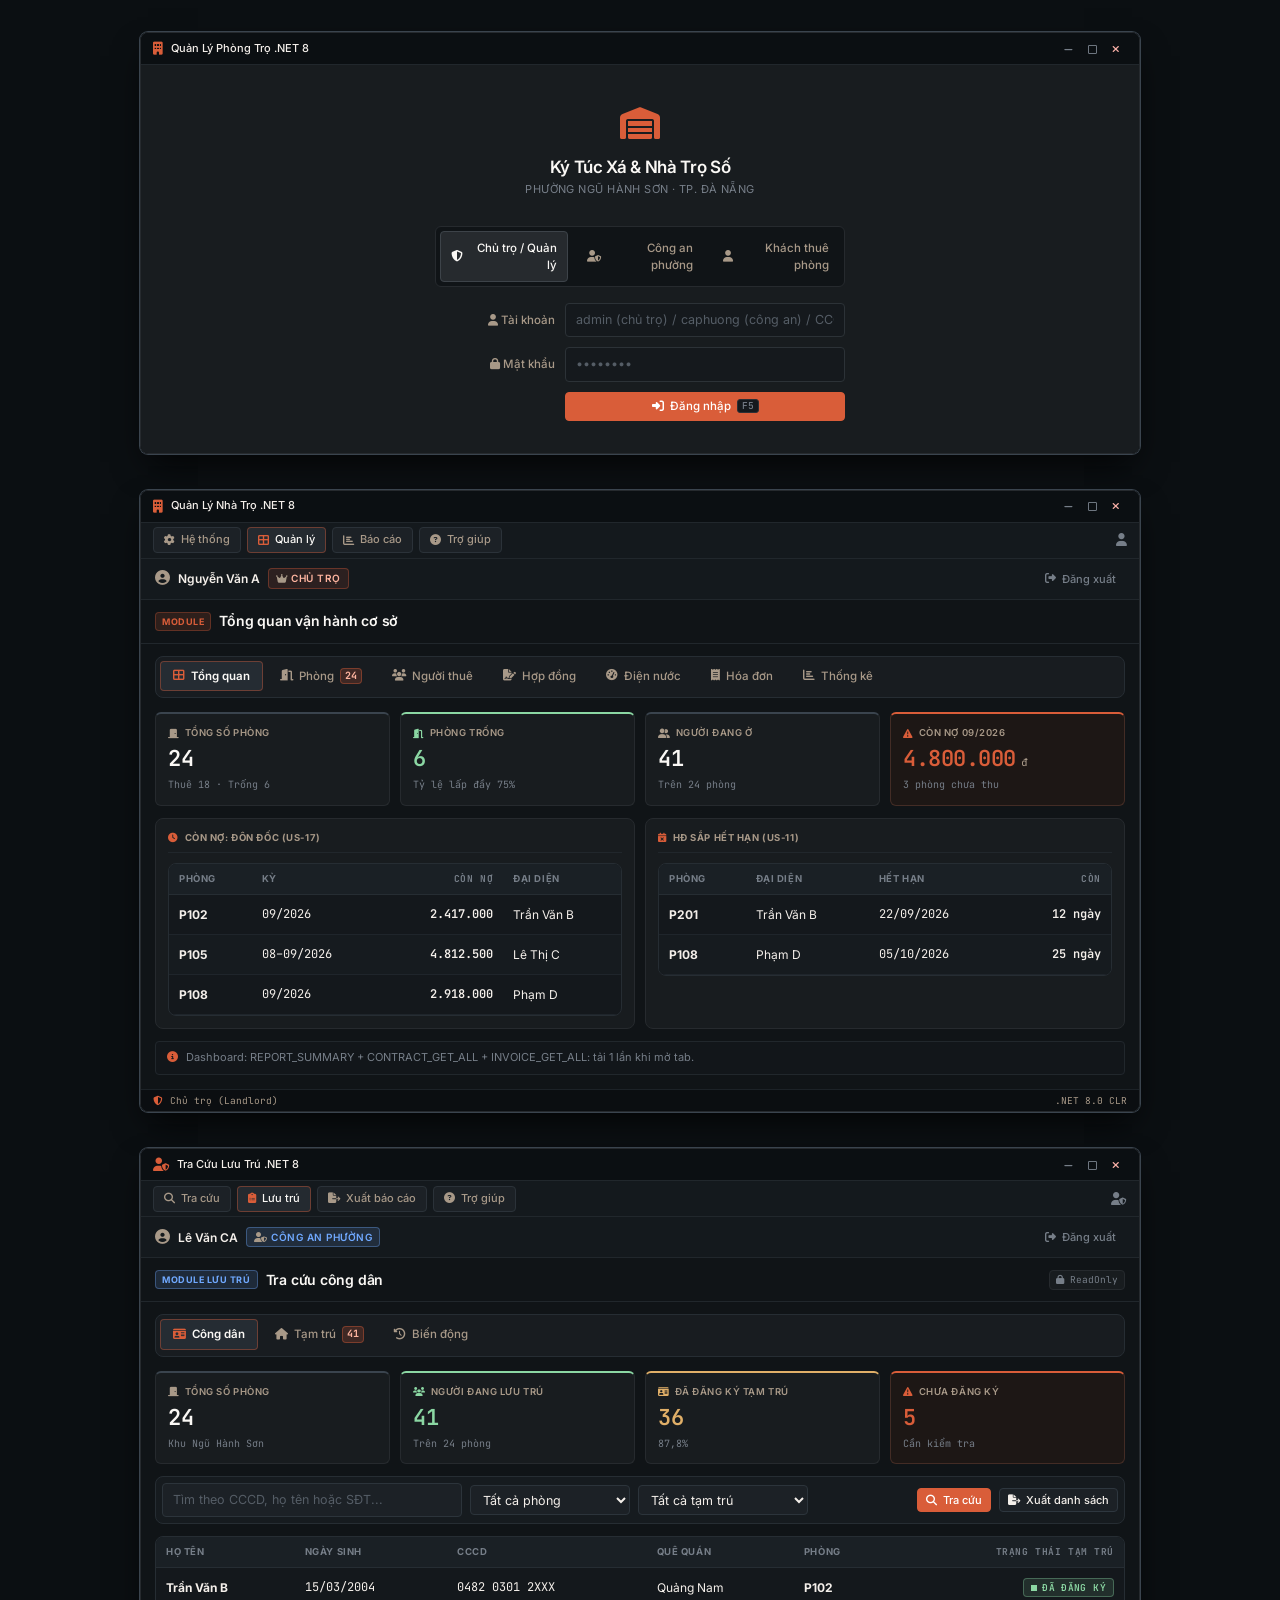
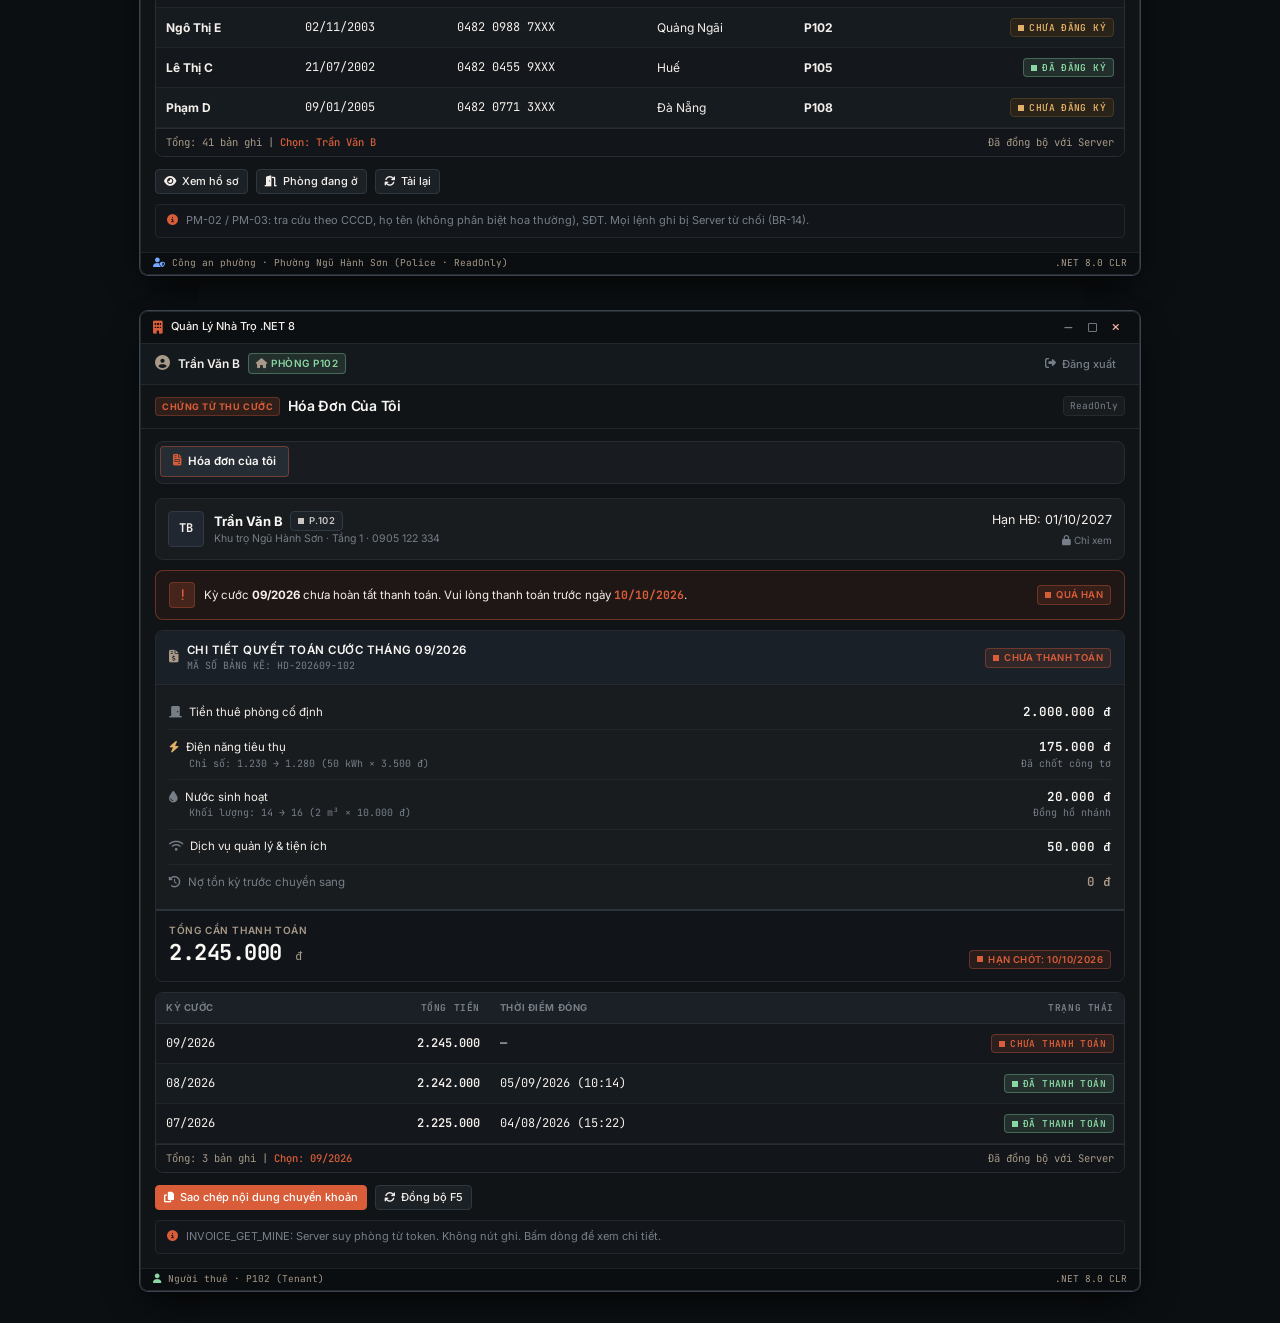
==== QuanLyTro/Assets/wwwroot/index.html @ 8b502e9d "feat(ui): add WebView2 asset skeleton, CSS and JS bridge" ====
<!DOCTYPE html>
<html lang="vi">
<head>
<meta charset="UTF-8">
<meta name="viewport" content="width=device-width, initial-scale=1">
<title>Quản Lý Phòng Trọ Ngũ Hành Sơn: Terracotta &amp; Slate</title>
<link rel="preconnect" href="https://fonts.googleapis.com">
<link rel="preconnect" href="https://fonts.gstatic.com" crossorigin>
<link href="https://fonts.googleapis.com/css2?family=Inter:wght@300;400;500;600;700&family=JetBrains+Mono:wght@400;500;600&display=swap" rel="stylesheet">
<link rel="stylesheet" href="https://cdnjs.cloudflare.com/ajax/libs/font-awesome/6.5.1/css/all.min.css">
<link rel="stylesheet" href="css/style.css">
</head>
<body>

<!-- ====== LOGIN ====== -->
<div class="win" id="login">
  <div class="titlebar">
    <div class="title">
      <i class="fas fa-building"></i>
      <span>Quản Lý Phòng Trọ .NET 8</span>
    </div>
    <div class="win-ctrl"><span><i class="fas fa-minus"></i></span><span><i class="far fa-square"></i></span><span class="x"><i class="fas fa-times"></i></span></div>
  </div>
  <div class="login-body">
    <div class="app-icon"><i class="fas fa-warehouse"></i></div>
    <div class="app-name">Ký Túc Xá &amp; Nhà Trọ Số</div>
    <div class="app-sub">Phường Ngũ Hành Sơn · TP. Đà Nẵng</div>
    <form onsubmit="doLogin();return false">
      <div class="roleseg" style="grid-column:1/-1">
        <label><input type="radio" name="role" value="LANDLORD" checked><i class="fas fa-shield-alt"></i><span>Chủ trọ / Quản lý</span></label>
        <label><input type="radio" name="role" value="POLICE"><i class="fas fa-user-shield"></i><span>Công an phường</span></label>
        <label><input type="radio" name="role" value="TENANT"><i class="fas fa-user"></i><span>Khách thuê phòng</span></label>
      </div>
      <label id="lblAcc"><i class="fas fa-user"></i> Tài khoản</label>
      <input class="inp mono" id="lu" placeholder="admin (chủ trọ) / caphuong (công an) / CCCD (người thuê)">
      <label><i class="fas fa-lock"></i> Mật khẩu</label>
      <input class="inp mono" type="password" id="lp" placeholder="••••••••">
      <label></label>
      <button class="btn btn-primary" style="justify-content:center"><i class="fas fa-sign-in-alt"></i> Đăng nhập <kbd>F5</kbd></button>
    </form>
  </div>
</div>

<!-- ====== LANDLORD SHELL ====== -->
<div class="win" id="landlord">
  <div class="titlebar">
    <div class="title">
      <i class="fas fa-building"></i>
      <span>Quản Lý Nhà Trọ .NET 8</span>
    </div>
    <div class="win-ctrl"><span><i class="fas fa-minus"></i></span><span><i class="far fa-square"></i></span><span class="x"><i class="fas fa-times"></i></span></div>
  </div>
  <div class="app">
    <!-- menu strip -->
    <div class="menustrip">
      <div class="hscroll" style="display:flex;gap:6px">
        <span class="mi"><i class="fas fa-cog"></i> Hệ thống</span>
        <span class="mi cur"><i class="fas fa-th-large"></i> Quản lý</span>
        <span class="mi"><i class="fas fa-chart-bar"></i> Báo cáo</span>
        <span class="mi"><i class="fas fa-question-circle"></i> Trợ giúp</span>
      </div>
      <span style="color:var(--dim)"><i class="fas fa-user"></i></span>
    </div>
    <!-- userbar -->
    <div class="userbar">
      <div class="usr">
        <i class="fas fa-user-circle fa-lg"></i> <b id="uname">Nguyễn Văn A</b>
        <span class="role"><i class="fas fa-crown"></i> Chủ trọ</span>
      </div>
      <div style="display:flex;align-items:center;gap:8px">
        <button class="btn btn-ghost btn-sm" onclick="logout()"><i class="fas fa-sign-out-alt"></i> Đăng xuất</button>
      </div>
    </div>
    <!-- module headline -->
    <div class="headline">
      <div class="l">
        <span class="badge-module">Module</span>
        <h1 id="modtitle">Tổng quan vận hành cơ sở</h1>
      </div>
    </div>
    <div class="tabs">
      <div class="tab on" data-tab="dash" onclick="loadLandlordTab('dash')"><i class="fas fa-th-large"></i> Tổng quan</div>
      <div class="tab" data-tab="rooms" onclick="loadLandlordTab('rooms')"><i class="fas fa-door-open"></i> Phòng <span class="cnt">24</span></div>
      <div class="tab" data-tab="tenants" onclick="loadLandlordTab('tenants')"><i class="fas fa-users"></i> Người thuê</div>
      <div class="tab" data-tab="contracts" onclick="loadLandlordTab('contracts')"><i class="fas fa-file-signature"></i> Hợp đồng</div>
      <div class="tab" data-tab="utils" onclick="loadLandlordTab('utils')"><i class="fas fa-tachometer-alt"></i> Điện nước</div>
      <div class="tab" data-tab="invoices" onclick="loadLandlordTab('invoices')"><i class="fas fa-receipt"></i> Hóa đơn</div>
      <div class="tab" data-tab="reports" onclick="loadLandlordTab('reports')"><i class="fas fa-chart-bar"></i> Thống kê</div>
    </div>
    <div class="content">

      <!-- DASHBOARD -->
      <div id="tab-dash">
        <div class="kpis">
          <div class="kpi"><div class="lbl"><i class="fas fa-door-closed"></i> Tổng số phòng</div><div class="val">24</div><div class="sub">Thuê 18 · Trống 6</div></div>
          <div class="kpi green"><div class="lbl"><i class="fas fa-door-open"></i> Phòng trống</div><div class="val">6</div><div class="sub">Tỷ lệ lấp đầy 75%</div></div>
          <div class="kpi"><div class="lbl"><i class="fas fa-user-friends"></i> Người đang ở</div><div class="val">41</div><div class="sub">Trên 24 phòng</div></div>
          <div class="kpi warn"><div class="lbl"><i class="fas fa-exclamation-triangle"></i> Còn nợ 09/2026</div><div class="val">4.800.000 <span style="font-size:11px;font-weight:400;color:var(--muted)">đ</span></div><div class="sub">3 phòng chưa thu</div></div>
        </div>
        <div class="duo">
          <div class="card">
            <div class="hdr"><i class="fas fa-clock"></i> Còn nợ: đôn đốc (US-17)</div>
            <div class="tblwrap">
            <table class="tbl">
              <thead><tr><th>Phòng</th><th>Kỳ</th><th class="num">Còn nợ</th><th>Đại diện</th></tr></thead>
              <tbody>
                <tr><td><b>P102</b></td><td class="mono">09/2026</td><td class="num due-red">2.417.000</td><td>Trần Văn B</td></tr>
                <tr><td><b>P105</b></td><td class="mono">08–09/2026</td><td class="num due-red">4.812.500</td><td>Lê Thị C</td></tr>
                <tr><td><b>P108</b></td><td class="mono">09/2026</td><td class="num due-red">2.918.000</td><td>Phạm D</td></tr>
              </tbody>
            </table>
            </div>
          </div>
          <div class="card">
            <div class="hdr"><i class="fas fa-calendar-times"></i> HĐ sắp hết hạn (US-11)</div>
            <div class="tblwrap">
            <table class="tbl">
              <thead><tr><th>Phòng</th><th>Đại diện</th><th>Hết hạn</th><th class="num">Còn</th></tr></thead>
              <tbody>
                <tr><td><b>P201</b></td><td>Trần Văn B</td><td class="mono">22/09/2026</td><td class="num due-red">12 ngày</td></tr>
                <tr><td><b>P108</b></td><td>Phạm D</td><td class="mono">05/10/2026</td><td class="num due-red">25 ngày</td></tr>
              </tbody>
            </table>
            </div>
          </div>
        </div>
        <div class="note"><i class="fas fa-info-circle"></i> Dashboard: REPORT_SUMMARY + CONTRACT_GET_ALL + INVOICE_GET_ALL: tải 1 lần khi mở tab.</div>
      </div>

      <!-- ROOMS -->
      <div id="tab-rooms" hidden>
        <div class="toolbar">
          <input class="inp" placeholder="Tìm phòng…" style="width:170px">
          <select class="inp"><option>Tất cả trạng thái</option><option>Trống</option><option>Đang thuê</option><option>Bảo trì</option></select>
          <span class="spacer"></span>
          <button class="btn btn-outline btn-sm"><i class="fas fa-plus"></i> Thêm (F1)</button>
          <button class="btn btn-outline btn-sm"><i class="fas fa-edit"></i> Sửa (F2)</button>
          <button class="btn btn-danger btn-sm"><i class="fas fa-trash"></i> Xóa</button>
          <span class="divider"></span>
          <button class="btn btn-ghost btn-sm"><i class="fas fa-sync"></i> F5</button>
        </div>
        <div class="tblwrap">
        <table class="tbl">
          <thead>
            <tr><th>Số phòng</th><th class="num">Giá/tháng</th><th class="num">Sức chứa</th><th class="num">Đang ở</th><th>Trạng thái</th><th>Mô tả</th><th></th></tr>
          </thead>
          <tbody>
            <tr><td><b>P101</b></td><td class="num">2.500.000</td><td class="num">2</td><td class="num due-red">2/2</td><td><span class="tag rent">Đang thuê</span></td><td>Tầng 1</td><td><button class="btn btn-outline btn-sm"><i class="fas fa-edit"></i></button> <button class="btn btn-danger btn-sm"><i class="fas fa-trash"></i></button></td></tr>
            <tr><td><b>P102</b></td><td class="num">2.000.000</td><td class="num">2</td><td class="num">1/2</td><td><span class="tag rent">Đang thuê</span></td><td></td><td><button class="btn btn-outline btn-sm"><i class="fas fa-edit"></i></button> <button class="btn btn-danger btn-sm" disabled><i class="fas fa-trash"></i></button></td></tr>
            <tr><td><b>P103</b></td><td class="num">1.800.000</td><td class="num">4</td><td class="num">0/4</td><td><span class="tag avail">Phòng trống</span></td><td>Tầng trệt</td><td><button class="btn btn-outline btn-sm"><i class="fas fa-edit"></i></button> <button class="btn btn-danger btn-sm"><i class="fas fa-trash"></i></button></td></tr>
            <tr><td><b>P104</b></td><td class="num">1.800.000</td><td class="num">4</td><td class="num">3/4</td><td><span class="tag rent">Đang thuê</span></td><td></td><td><button class="btn btn-outline btn-sm"><i class="fas fa-edit"></i></button> <button class="btn btn-danger btn-sm" disabled><i class="fas fa-trash"></i></button></td></tr>
            <tr><td><b>P201</b></td><td class="num">3.600.000</td><td class="num">2</td><td class="num">0/2</td><td><span class="tag warn">Bảo trì</span></td><td>Thay máy lạnh</td><td><button class="btn btn-outline btn-sm"><i class="fas fa-edit"></i></button> <button class="btn btn-danger btn-sm"><i class="fas fa-trash"></i></button></td></tr>
          </tbody>
        </table>
        <div class="tblfoot"><span>Tổng: 5 bản ghi <span class="sep">|</span> <span class="sel-txt">Chọn: P101</span></span><span>Đã đồng bộ với Server</span></div>
        </div>
        <div class="note"><i class="fas fa-info-circle"></i> Chỉ xóa được phòng trống (BR-12). Số người = đếm trực tiếp từ tenants.</div>
      </div>

      <!-- TENANTS -->
      <div id="tab-tenants" hidden>
        <div class="toolbar">
          <label style="color:var(--muted);font-size:11.5px">Phòng</label>
          <select class="inp" style="width:150px"><option>P101 (đầy)</option><option selected>P102 (1/2)</option><option>P103 (trống)</option></select>
          <button class="btn btn-primary btn-sm"><i class="fas fa-user-plus"></i> Thêm</button>
          <span class="spacer"></span>
          <span style="font-size:10.5px;color:var(--dim)"><i class="fas fa-key" style="color:var(--terracotta)"></i> Mật khẩu mặc định = 6 số cuối CCCD</span>
        </div>
        <div class="tblwrap">
        <table class="tbl">
          <thead><tr><th>Họ tên</th><th>CCCD</th><th>Ngày sinh</th><th>SĐT</th><th>Quê quán</th><th>Tạm trú</th><th></th></tr></thead>
          <tbody>
            <tr>
              <td><b>Trần Văn B</b></td><td class="mono">0482 0301 2XXX</td><td class="mono">15/03/2004</td><td class="mono">0905 122 334</td><td>Quảng Nam</td>
              <td><span class="tag done">Đã nộp</span></td>
              <td><button class="btn btn-outline btn-sm"><i class="fas fa-key"></i></button></td>
            </tr>
            <tr>
              <td><b>Ngô Thị E</b></td><td class="mono">0482 0988 7XXX</td><td class="mono">02/11/2003</td><td class="mono">0356 887 010</td><td>Quảng Ngãi</td>
              <td><span class="tag warn">Chưa nộp</span></td>
              <td><button class="btn btn-outline btn-sm"><i class="fas fa-key"></i></button></td>
            </tr>
          </tbody>
        </table>
        <div class="tblfoot"><span>Tổng: 2 bản ghi <span class="sep">|</span> <span class="sel-txt">Chọn: Trần Văn B</span></span><span>Đã đồng bộ với Server</span></div>
        </div>
        <div class="rowbn">
          <button class="btn btn-outline btn-sm"><i class="fas fa-edit"></i> Sửa</button>
          <button class="btn btn-outline btn-sm"><i class="fas fa-arrows-alt-h"></i> Chuyển phòng</button>
          <button class="btn btn-outline btn-sm"><i class="fas fa-sign-out-alt"></i> Trả phòng</button>
          <button class="btn btn-danger btn-sm"><i class="fas fa-user-slash"></i> Xóa hồ sơ</button>
        </div>
        <div class="note"><i class="fas fa-info-circle"></i> Xóa hồ sơ chỉ khả dụng khi đã trả phòng (US-06).</div>
      </div>

      <!-- CONTRACTS -->
      <div id="tab-contracts" hidden>
        <div class="toolbar">
          <input class="inp" placeholder="Tìm CCCD, SĐT, tên khách hoặc số phòng…" style="width:280px">
          <select class="inp" style="width:190px">
            <option>Tất cả hợp đồng (18)</option><option>Đang hiệu lực (14)</option><option>Sắp hết hạn ≤ 30 ngày (3)</option><option>Đã thanh lý (1)</option>
          </select>
          <span class="spacer"></span>
          <button class="btn btn-primary btn-sm"><i class="fas fa-file"></i> Lập hợp đồng</button>
          <button class="btn btn-outline btn-sm"><i class="fas fa-sync"></i> Tải lại</button>
        </div>
        <div class="kpis" style="grid-template-columns:repeat(3,1fr)">
          <div class="kpi green"><div class="lbl"><i class="fas fa-verified"></i> Hiệu lực</div><div class="val">14 <span style="font-size:11px;font-weight:400;color:var(--muted)">/ 18 HĐ</span></div></div>
          <div class="kpi warn"><div class="lbl"><i class="fas fa-hourglass-half"></i> Sắp hết</div><div class="val">03 <span style="font-size:11px;font-weight:400;color:var(--muted)">≤ 30 ngày</span></div></div>
          <div class="kpi"><div class="lbl"><i class="fas fa-piggy-bank"></i> Tổng cọc</div><div class="val">48.500.000 <span style="font-size:11px;font-weight:400;color:var(--muted)">đ</span></div></div>
        </div>
        <div class="tblwrap">
        <table class="tbl">
          <thead><tr><th>Phòng</th><th>Đại diện</th><th>Bắt đầu</th><th>Kết thúc</th><th class="num">Còn</th><th class="num">Giá thuê</th><th class="num">Cọc</th><th>Trạng thái</th></tr></thead>
          <tbody>
            <tr>
              <td><b>P101</b></td><td>Trần Văn B</td><td class="mono">01/09/2025</td><td class="mono">22/09/2026</td><td class="num due-red">12 ngày</td><td class="num">2.500.000</td><td class="num">5.000.000</td>
              <td><span class="tag warn">Sắp hết hạn</span></td>
            </tr>
            <tr>
              <td><b>P102</b></td><td>Trần Văn B</td><td class="mono">01/10/2025</td><td class="mono">01/10/2027</td><td class="num">1 năm 20 ngày</td><td class="num">2.000.000</td><td class="num">4.000.000</td>
              <td><span class="tag rent">Đang hiệu lực</span></td>
            </tr>
            <tr>
              <td><b>P103</b></td><td>—</td><td class="mono">01/06/2024</td><td class="mono">31/05/2025</td><td class="num">—</td><td class="num">1.800.000</td><td class="num">0</td>
              <td><span class="tag bad">Đã thanh lý</span></td>
            </tr>
          </tbody>
        </table>
        <div class="tblfoot"><span>Tổng: 3 bản ghi <span class="sep">|</span> <span class="sel-txt">Chọn: P101</span></span><span>Đã đồng bộ với Server</span></div>
        </div>
        <div class="rowbn">
          <button class="btn btn-outline btn-sm"><i class="fas fa-calendar-plus"></i> Gia hạn…</button>
          <button class="btn btn-outline btn-sm"><i class="fas fa-ban"></i> Chấm dứt…</button>
        </div>
        <div class="note"><i class="fas fa-info-circle"></i> Cột "Còn" &lt; 30 ngày tô Terracotta: US-11.</div>
      </div>

      <!-- UTILITIES -->
      <div id="tab-utils" hidden>
        <div class="toolbar">
          <label style="color:var(--muted);font-size:11.5px">Phòng</label>
          <select class="inp" style="width:120px"><option>P101</option><option>P102</option></select>
          <label style="color:var(--muted);font-size:11.5px">Tháng</label>
          <select class="inp" style="width:112px"><option>09/2026</option><option>08/2026</option></select>
          <span class="spacer"></span>
          <span class="tag rent">Sẵn sàng chốt</span>
        </div>
        <div class="calc">
          <div class="row">
            <i class="fas fa-bolt" style="color:var(--amber)"></i> <span style="color:var(--muted)">Điện</span>
            <span style="color:var(--dim);font-size:11px">cũ</span> <input class="inp mono" value="350" disabled>
            <span style="color:var(--dim);font-size:11px">mới</span> <input class="inp mono" value="425">
            <span style="color:var(--dim);font-size:11px">× giá</span> <input class="inp mono" value="3500">
            <span class="tot">262.500 đ</span>
          </div>
          <div class="row">
            <i class="fas fa-tint" style="color:var(--dim)"></i> <span style="color:var(--muted)">Nước</span>
            <span style="color:var(--dim);font-size:11px">cũ</span> <input class="inp mono" value="12" disabled>
            <span style="color:var(--dim);font-size:11px">mới</span> <input class="inp mono" value="15">
            <span style="color:var(--dim);font-size:11px">× giá</span> <input class="inp mono" value="10000">
            <span class="tot">30.000 đ</span>
          </div>
        </div>
        <div class="rowbn">
          <button class="btn btn-primary btn-sm"><i class="fas fa-save"></i> Lưu chỉ số</button>
        </div>
        <div class="note"><i class="fas fa-info-circle"></i> Chỉ số cũ tự điền từ kỳ trước. Server tính tiền, preview chỉ để xem (US-12/13).</div>
      </div>

      <!-- INVOICES -->
      <div id="tab-invoices" hidden>
        <div class="toolbar">
          <span style="color:var(--muted);font-weight:500;font-size:11.5px">Tháng</span>
          <select class="inp" style="width:112px"><option>09/2026</option><option>08/2026</option></select>
          <span style="color:var(--muted);font-weight:500;font-size:11.5px">Phòng</span>
          <select class="inp" style="width:112px"><option>Tất cả</option><option>P101</option><option>P102</option></select>
          <span class="spacer"></span>
          <button class="btn btn-primary btn-sm"><i class="fas fa-file-invoice"></i> Lập hóa đơn tháng</button>
        </div>
        <div class="tblwrap">
        <table class="tbl">
          <thead><tr><th>Phòng</th><th class="num">Tiền phòng</th><th class="num">Điện</th><th class="num">Nước</th><th class="num">Khác</th><th class="num">Tổng</th><th>Trạng thái</th><th></th></tr></thead>
          <tbody>
            <tr>
              <td><b>P101</b></td><td class="num">2.500.000</td><td class="num">262.500</td><td class="num">30.000</td><td class="num">50.000</td><td class="num amount">2.842.500</td>
              <td><span class="tag unpaid">Chưa thu</span></td>
              <td><button class="btn btn-primary btn-sm"><i class="fas fa-hand-holding-usd"></i> Thu</button></td>
            </tr>
            <tr>
              <td><b>P102</b></td><td class="num">2.000.000</td><td class="num">175.000</td><td class="num">20.000</td><td class="num">50.000</td><td class="num amount">2.245.000</td>
              <td><span class="tag paid">Đã thu</span></td>
              <td><button class="btn btn-outline btn-sm" disabled><i class="fas fa-hand-holding-usd"></i> Thu</button></td>
            </tr>
          </tbody>
        </table>
        <div class="tblfoot"><span>Tổng: 2 bản ghi <span class="sep">|</span> <span class="sel-txt">Chọn: P101</span></span><span>Đã đồng bộ với Server</span></div>
        </div>
        <div class="note"><i class="fas fa-info-circle"></i> Đã thu = bất biến (BR-11). Server tự tính mọi khoản, Client chỉ gửi Phòng + Tháng + Phí khác.</div>
      </div>

      <!-- REPORTS -->
      <div id="tab-reports" hidden>
        <div class="toolbar">
          <label style="color:var(--muted);font-size:11.5px">Kỳ</label>
          <select class="inp" style="width:112px"><option>09/2026</option><option>08/2026</option></select>
          <button class="btn btn-outline btn-sm"><i class="fas fa-eye"></i> Xem</button>
          <span class="spacer"></span>
          <button class="btn btn-outline btn-sm"><i class="fas fa-file-csv"></i> Xuất CSV tạm trú</button>
        </div>
        <div class="kpis" style="grid-template-columns:repeat(3,1fr)">
          <div class="kpi green"><div class="lbl"><i class="fas fa-check-circle"></i> Đã thu 09/2026</div><div class="val">15.400.000 <span style="font-size:11px;font-weight:400;color:var(--muted)">đ</span></div></div>
          <div class="kpi warn"><div class="lbl"><i class="fas fa-exclamation-circle"></i> Còn nợ</div><div class="val">4.800.000 <span style="font-size:11px;font-weight:400;color:var(--muted)">đ</span></div></div>
          <div class="kpi"><div class="lbl"><i class="fas fa-percent"></i> Lấp đầy</div><div class="val">75%</div><div class="meter"><i style="width:75%"></i></div></div>
        </div>
        <div class="card barchart">
          <div class="hdr"><i class="fas fa-chart-bar"></i> Đã thu theo tháng</div>
          <div class="chartbar">
            <div class="b" style="height:58%"><i>12,4Tr</i><b>05</b></div>
            <div class="b" style="height:66%"><i>14,1Tr</i><b>06</b></div>
            <div class="b" style="height:72%"><i>15,3Tr</i><b>07</b></div>
            <div class="b" style="height:88%"><i>18,9Tr</i><b>08</b></div>
            <div class="b on" style="height:72%"><i>15,4Tr</i><b>09</b></div>
          </div>
        </div>
        <div class="tblwrap">
        <table class="tbl">
          <thead><tr><th>Tháng</th><th class="num">Đã thu</th><th class="num">Còn nợ</th><th class="num">Tổng phải thu</th></tr></thead>
          <tbody>
            <tr><td class="mono">09/2026</td><td class="num">15.400.000</td><td class="num due-red">4.800.000</td><td class="num">20.200.000</td></tr>
            <tr><td class="mono">08/2026</td><td class="num">18.900.000</td><td class="num">0</td><td class="num">18.900.000</td></tr>
            <tr style="font-weight:700"><td>Tổng</td><td class="num">34.300.000</td><td class="num due-red">4.800.000</td><td class="num">39.100.000</td></tr>
          </tbody>
        </table>
        </div>
        <div class="note"><i class="fas fa-info-circle"></i> US-19: bảng nhiều tháng = Client gọi REPORT_SUMMARY từng tháng + cộng dòng tổng.</div>
      </div>
    </div>
  </div>
  <div class="statusstrip">
    <div class="l"><i class="fas fa-shield-alt" style="color:var(--terracotta)"></i><span>Chủ trọ (Landlord)</span></div>
    <div class="r"><span>.NET 8.0 CLR</span></div>
  </div>
</div>

<!-- ====== POLICE SHELL ====== -->
<div class="win" id="police">
  <div class="titlebar">
    <div class="title">
      <i class="fas fa-user-shield"></i>
      <span>Tra Cứu Lưu Trú .NET 8</span>
    </div>
    <div class="win-ctrl"><span><i class="fas fa-minus"></i></span><span><i class="far fa-square"></i></span><span class="x"><i class="fas fa-times"></i></span></div>
  </div>
  <div class="app">
    <div class="menustrip">
      <div class="hscroll" style="display:flex;gap:6px">
        <span class="mi"><i class="fas fa-search"></i> Tra cứu</span>
        <span class="mi cur"><i class="fas fa-clipboard-list"></i> Lưu trú</span>
        <span class="mi"><i class="fas fa-file-export"></i> Xuất báo cáo</span>
        <span class="mi"><i class="fas fa-question-circle"></i> Trợ giúp</span>
      </div>
      <span style="color:var(--dim)"><i class="fas fa-user-shield"></i></span>
    </div>
    <div class="userbar">
      <div class="usr">
        <i class="fas fa-user-circle fa-lg"></i> <b id="pname">Lê Văn CA</b>
        <span class="role police"><i class="fas fa-user-shield"></i> Công an phường</span>
      </div>
      <button class="btn btn-ghost btn-sm" onclick="logout()"><i class="fas fa-sign-out-alt"></i> Đăng xuất</button>
    </div>
    <div class="headline">
      <div class="l">
        <span class="badge-module police">Module Lưu trú</span>
        <h1 id="ptitle">Tra cứu công dân</h1>
      </div>
      <span class="vchip"><i class="fas fa-lock"></i> ReadOnly</span>
    </div>
    <div class="tabs">
      <div class="tab on" data-ptab="citizens" onclick="loadPoliceTab('citizens')"><i class="fas fa-id-card"></i> Công dân</div>
      <div class="tab" data-ptab="residence" onclick="loadPoliceTab('residence')"><i class="fas fa-home"></i> Tạm trú <span class="cnt">41</span></div>
      <div class="tab" data-ptab="history" onclick="loadPoliceTab('history')"><i class="fas fa-history"></i> Biến động</div>
    </div>
    <div class="content">

      <!-- PM-02/03: TRA CỨU CÔNG DÂN + PHÒNG -->
      <div id="ptab-citizens">
        <div class="kpis">
          <div class="kpi"><div class="lbl"><i class="fas fa-door-closed"></i> Tổng số phòng</div><div class="val">24</div><div class="sub">Khu Ngũ Hành Sơn</div></div>
          <div class="kpi green"><div class="lbl"><i class="fas fa-users"></i> Người đang lưu trú</div><div class="val">41</div><div class="sub">Trên 24 phòng</div></div>
          <div class="kpi amber"><div class="lbl"><i class="fas fa-id-card"></i> Đã đăng ký tạm trú</div><div class="val">36</div><div class="sub">87,8%</div></div>
          <div class="kpi warn"><div class="lbl"><i class="fas fa-exclamation-triangle"></i> Chưa đăng ký</div><div class="val">5</div><div class="sub">Cần kiểm tra</div></div>
        </div>
        <div class="toolbar">
          <input class="inp" placeholder="Tìm theo CCCD, họ tên hoặc SĐT..." style="width:300px">
          <select class="inp" style="width:160px"><option>Tất cả phòng</option><option>P101</option><option>P102</option><option>P103</option></select>
          <select class="inp" style="width:170px"><option>Tất cả tạm trú</option><option>Đã đăng ký</option><option>Chưa đăng ký</option></select>
          <span class="spacer"></span>
          <button class="btn btn-primary btn-sm"><i class="fas fa-search"></i> Tra cứu</button>
          <button class="btn btn-outline btn-sm"><i class="fas fa-file-export"></i> Xuất danh sách</button>
        </div>
        <div class="tblwrap">
        <table class="tbl">
          <thead><tr><th>Họ tên</th><th>Ngày sinh</th><th>CCCD</th><th>Quê quán</th><th>Phòng</th><th class="num">Trạng thái tạm trú</th></tr></thead>
          <tbody>
            <tr><td><b>Trần Văn B</b></td><td class="mono">15/03/2004</td><td class="mono">0482 0301 2XXX</td><td>Quảng Nam</td><td><b>P102</b></td><td class="num"><span class="tag done">Đã đăng ký</span></td></tr>
            <tr><td><b>Ngô Thị E</b></td><td class="mono">02/11/2003</td><td class="mono">0482 0988 7XXX</td><td>Quảng Ngãi</td><td><b>P102</b></td><td class="num"><span class="tag warn">Chưa đăng ký</span></td></tr>
            <tr><td><b>Lê Thị C</b></td><td class="mono">21/07/2002</td><td class="mono">0482 0455 9XXX</td><td>Huế</td><td><b>P105</b></td><td class="num"><span class="tag done">Đã đăng ký</span></td></tr>
            <tr><td><b>Phạm D</b></td><td class="mono">09/01/2005</td><td class="mono">0482 0771 3XXX</td><td>Đà Nẵng</td><td><b>P108</b></td><td class="num"><span class="tag warn">Chưa đăng ký</span></td></tr>
          </tbody>
        </table>
        <div class="tblfoot"><span>Tổng: 41 bản ghi <span class="sep">|</span> <span class="sel-txt">Chọn: Trần Văn B</span></span><span>Đã đồng bộ với Server</span></div>
        </div>
        <div class="rowbn">
          <button class="btn btn-outline btn-sm"><i class="fas fa-eye"></i> Xem hồ sơ</button>
          <button class="btn btn-outline btn-sm"><i class="fas fa-door-open"></i> Phòng đang ở</button>
          <button class="btn btn-outline btn-sm"><i class="fas fa-sync"></i> Tải lại</button>
        </div>
        <div class="note"><i class="fas fa-info-circle"></i> PM-02 / PM-03: tra cứu theo CCCD, họ tên (không phân biệt hoa thường), SĐT. Mọi lệnh ghi bị Server từ chối (BR-14).</div>
      </div>

      <!-- PM-04: BÁO CÁO TẠM TRÚ -->
      <div id="ptab-residence" hidden>
        <div class="toolbar">
          <select class="inp" style="width:170px"><option>Tất cả phòng</option><option>P101</option><option>P102</option></select>
          <select class="inp" style="width:180px"><option>Chỉ chưa đăng ký</option><option>Tất cả</option></select>
          <span class="spacer"></span>
          <button class="btn btn-outline btn-sm"><i class="fas fa-file-csv"></i> CSV</button>
          <button class="btn btn-primary btn-sm"><i class="fas fa-file-excel"></i> Excel</button>
        </div>
        <div class="tblwrap">
        <table class="tbl">
          <thead><tr><th>Họ tên</th><th>Ngày sinh</th><th>CCCD</th><th>Quê quán</th><th>Phòng</th><th>Ngày vào</th><th>Trạng thái</th></tr></thead>
          <tbody>
            <tr><td><b>Ngô Thị E</b></td><td class="mono">02/11/2003</td><td class="mono">0482 0988 7XXX</td><td>Quảng Ngãi</td><td><b>P102</b></td><td class="mono">12/08/2026</td><td><span class="tag warn">Chưa đăng ký</span></td></tr>
            <tr><td><b>Phạm D</b></td><td class="mono">09/01/2005</td><td class="mono">0482 0771 3XXX</td><td>Đà Nẵng</td><td><b>P108</b></td><td class="mono">03/09/2026</td><td><span class="tag warn">Chưa đăng ký</span></td></tr>
            <tr><td><b>Đỗ Thị F</b></td><td class="mono">30/05/2004</td><td class="mono">0482 0612 4XXX</td><td>Bình Định</td><td><b>P201</b></td><td class="mono">19/06/2026</td><td><span class="tag warn">Chưa đăng ký</span></td></tr>
          </tbody>
        </table>
        <div class="tblfoot"><span>Tổng: 5 chưa đăng ký <span class="sep">|</span> <span class="sel-txt">Chọn: Ngô Thị E</span></span><span>Đã đồng bộ với Server</span></div>
        </div>
        <div class="note"><i class="fas fa-info-circle"></i> PM-04: RESIDENCE_GET_ALL — công an chỉ đọc, cờ "đã đăng ký tạm trú" do Người quản lý cập nhật (MG-08.3).</div>
      </div>

      <!-- PM-05: LỊCH SỬ BIẾN ĐỘNG + XUẤT -->
      <div id="ptab-history" hidden>
        <div class="toolbar">
          <input class="inp mono" type="date" value="2026-09-01" style="width:150px">
          <span style="color:var(--dim)">→</span>
          <input class="inp mono" type="date" value="2026-09-30" style="width:150px">
          <select class="inp" style="width:190px"><option>Tất cả biến động</option><option>Vào</option><option>Ra</option><option>Chuyển phòng</option></select>
          <select class="inp" style="width:140px"><option>Tất cả phòng</option><option>P102</option></select>
          <span class="spacer"></span>
          <button class="btn btn-outline btn-sm"><i class="fas fa-eye"></i> Xem trước</button>
          <button class="btn btn-primary btn-sm"><i class="fas fa-file-export"></i> Xuất file</button>
        </div>
        <div class="tblwrap">
        <table class="tbl">
          <thead><tr><th>Họ tên</th><th>Phòng</th><th>Biến động</th><th>Ngày vào</th><th>Ngày ra</th><th>Lý do</th></tr></thead>
          <tbody>
            <tr><td><b>Phạm D</b></td><td><b>P108</b></td><td><span class="tag rent">Vào</span></td><td class="mono">03/09/2026</td><td class="mono">—</td><td>Nhập học</td></tr>
            <tr><td><b>Ngô Thị E</b></td><td><b>P102</b></td><td><span class="tag rent">Vào</span></td><td class="mono">12/08/2026</td><td class="mono">—</td><td>Đi làm</td></tr>
            <tr><td><b>Vũ G</b></td><td><b>P103</b></td><td><span class="tag unpaid">Ra</span></td><td class="mono">01/02/2026</td><td class="mono">28/08/2026</td><td>Hết hợp đồng</td></tr>
            <tr><td><b>Hoàng H</b></td><td><b>P105 → P201</b></td><td><span class="tag avail">Chuyển phòng</span></td><td class="mono">15/09/2026</td><td class="mono">15/09/2026</td><td>Đổi phòng rộng hơn</td></tr>
          </tbody>
        </table>
        <div class="tblfoot"><span>Tổng: 4 bản ghi <span class="sep">|</span> <span class="sel-txt">Chọn: Phạm D</span></span><span>Xem trước 10 dòng đầu trước khi xuất</span></div>
        </div>
        <div class="note"><i class="fas fa-info-circle"></i> PM-05.2: EXPORT_RESIDENCE_HISTORY — CSV / Excel / PDF, chọn cột, kiểm tra ngày KT ≥ ngày BĐ, ghi log xuất file về Server.</div>
      </div>

    </div>
  </div>
  <div class="statusstrip">
    <div class="l"><i class="fas fa-user-shield" style="color:#70A9FF"></i><span>Công an phường · Phường Ngũ Hành Sơn (Police · ReadOnly)</span></div>
    <div class="r"><span>.NET 8.0 CLR</span></div>
  </div>
</div>

<!-- ====== TENANT SHELL ====== -->
<div class="win" id="tenant">
  <div class="titlebar">
    <div class="title">
      <i class="fas fa-building"></i>
      <span>Quản Lý Nhà Trọ .NET 8</span>
    </div>
    <div class="win-ctrl"><span><i class="fas fa-minus"></i></span><span><i class="far fa-square"></i></span><span class="x"><i class="fas fa-times"></i></span></div>
  </div>
  <div class="app">
    <div class="userbar">
      <div class="usr">
        <i class="fas fa-user-circle fa-lg"></i> <b>Trần Văn B</b>
        <span class="role tenant"><i class="fas fa-home"></i> Phòng P102</span>
      </div>
      <button class="btn btn-ghost btn-sm" onclick="logout()"><i class="fas fa-sign-out-alt"></i> Đăng xuất</button>
    </div>
    <div class="headline">
      <div class="l">
        <span class="badge-module">Chứng từ thu cước</span>
        <h1>Hóa Đơn Của Tôi</h1>
      </div>
      <span class="vchip">ReadOnly</span>
    </div>
    <div class="tabs"><div class="tab on"><i class="fas fa-file-invoice"></i> Hóa đơn của tôi</div></div>
    <div class="content">
      <!-- profile + contract -->
      <div class="card" style="margin-bottom:10px">
        <div style="display:flex;align-items:center;justify-content:space-between;gap:10px">
          <div style="display:flex;align-items:center;gap:10px;min-width:0">
            <div style="width:36px;height:36px;border-radius:4px;background:#202730;border:1px solid #303945;
                        color:var(--cream);display:flex;align-items:center;justify-content:center;
                        font-weight:700;font-size:12px;font-family:'JetBrains Mono',Consolas,monospace">TB</div>
            <div style="min-width:0">
              <div style="display:flex;align-items:center;gap:7px">
                <b style="font-size:13px;color:var(--cream-light)">Trần Văn B</b>
                <span class="tag avail">P.102</span>
              </div>
              <div style="font-size:10.5px;color:var(--dim)">Khu trọ Ngũ Hành Sơn · Tầng 1 · 0905 122 334</div>
            </div>
          </div>
          <div style="display:flex;flex-direction:column;align-items:flex-end;gap:4px">
            <span class="vchip">Hạn HĐ: 01/10/2027</span>
            <span style="font-size:10px;color:var(--dim)"><i class="fas fa-lock"></i> Chỉ xem</span>
          </div>
        </div>
      </div>
      <!-- due alert -->
      <div style="background:#1F1715;border:1px solid rgba(217,93,57,.40);border-radius:8px;padding:11px 13px;
                  display:flex;align-items:center;justify-content:space-between;gap:10px;margin-bottom:10px">
        <div style="display:flex;align-items:center;gap:9px;min-width:0">
          <div style="width:26px;height:26px;border-radius:4px;background:rgba(217,93,57,.20);
                      border:1px solid rgba(217,93,57,.30);display:flex;align-items:center;justify-content:center;
                      color:var(--terracotta);flex:none"><i class="fas fa-exclamation"></i></div>
          <span style="font-size:11.5px;color:var(--cream)">Kỳ cước <b>09/2026</b> chưa hoàn tất thanh toán. Vui lòng thanh toán trước ngày
            <b class="mono" style="color:var(--terracotta)">10/10/2026</b>.</span>
        </div>
        <span class="tag unpaid" style="flex:none">Quá hạn</span>
      </div>
      <!-- receipt -->
      <div class="card" style="padding:0;overflow:hidden;margin-bottom:10px">
        <div style="padding:11px 13px;background:#1A2027;border-bottom:1px solid var(--hairline);
                    display:flex;align-items:center;justify-content:space-between;gap:10px">
          <div style="display:flex;align-items:center;gap:9px;min-width:0">
            <i class="fas fa-file-invoice-dollar" style="color:var(--muted)"></i>
            <div>
              <div style="font-size:11.5px;font-weight:600;color:var(--cream-light);text-transform:uppercase;letter-spacing:.04em">Chi tiết quyết toán cước tháng 09/2026</div>
              <div class="mono" style="font-size:10px;color:var(--dim)">MÃ SỐ BẢNG KÊ: HD-202609-102</div>
            </div>
          </div>
          <span class="tag unpaid" style="flex:none">Chưa thanh toán</span>
        </div>
        <div style="padding:10px 13px">
          <div style="display:flex;align-items:center;justify-content:space-between;padding:8px 0;border-bottom:1px solid var(--hair-subtle)">
            <span style="font-size:11.5px;color:var(--cream)"><i class="fas fa-door-closed" style="color:var(--dim);margin-right:7px"></i>Tiền thuê phòng cố định</span>
            <span class="amount">2.000.000 đ</span>
          </div>
          <div style="padding:8px 0;border-bottom:1px solid var(--hair-subtle)">
            <div style="display:flex;align-items:center;justify-content:space-between">
              <span style="font-size:11.5px;color:var(--cream)"><i class="fas fa-bolt" style="color:var(--amber);margin-right:7px"></i>Điện năng tiêu thụ</span>
              <span class="amount">175.000 đ</span>
            </div>
            <div class="mono" style="font-size:10px;color:var(--dim);padding-left:20px;display:flex;justify-content:space-between">
              <span>Chỉ số: 1.230 → 1.280 (50 kWh × 3.500 đ)</span><span>Đã chốt công tơ</span>
            </div>
          </div>
          <div style="padding:8px 0;border-bottom:1px solid var(--hair-subtle)">
            <div style="display:flex;align-items:center;justify-content:space-between">
              <span style="font-size:11.5px;color:var(--cream)"><i class="fas fa-tint" style="color:var(--dim);margin-right:7px"></i>Nước sinh hoạt</span>
              <span class="amount">20.000 đ</span>
            </div>
            <div class="mono" style="font-size:10px;color:var(--dim);padding-left:20px;display:flex;justify-content:space-between">
              <span>Khối lượng: 14 → 16 (2 m³ × 10.000 đ)</span><span>Đồng hồ nhánh</span>
            </div>
          </div>
          <div style="display:flex;align-items:center;justify-content:space-between;padding:8px 0;border-bottom:1px solid var(--hair-subtle)">
            <span style="font-size:11.5px;color:var(--cream)"><i class="fas fa-wifi" style="color:var(--dim);margin-right:7px"></i>Dịch vụ quản lý &amp; tiện ích</span>
            <span class="amount">50.000 đ</span>
          </div>
          <div style="display:flex;align-items:center;justify-content:space-between;padding:8px 0">
            <span style="font-size:11.5px;color:var(--dim)"><i class="fas fa-history" style="color:var(--dim);margin-right:7px"></i>Nợ tồn kỳ trước chuyển sang</span>
            <span class="amount" style="color:var(--muted)">0 đ</span>
          </div>
        </div>
        <div style="padding:12px 13px;background:#111519;border-top:2px solid #2B333E;display:flex;align-items:flex-end;justify-content:space-between;gap:10px">
          <div>
            <div style="font-size:10px;font-weight:600;color:var(--muted);text-transform:uppercase;letter-spacing:.06em">Tổng cần thanh toán</div>
            <div class="mono" style="font-size:22px;font-weight:700;color:var(--cream-light);letter-spacing:-.02em">2.245.000 <span style="font-size:12px;color:var(--muted);font-weight:400">đ</span></div>
          </div>
          <span class="tag unpaid">Hạn chót: 10/10/2026</span>
        </div>
      </div>
      <!-- history -->
      <div class="tblwrap">
        <table class="tbl">
          <thead><tr><th>Kỳ cước</th><th class="num">Tổng tiền</th><th>Thời điểm đóng</th><th class="num">Trạng thái</th></tr></thead>
          <tbody>
            <tr><td class="mono">09/2026</td><td class="num amount">2.245.000</td><td class="mono">—</td><td class="num"><span class="tag unpaid">Chưa thanh toán</span></td></tr>
            <tr><td class="mono">08/2026</td><td class="num amount">2.242.000</td><td class="mono">05/09/2026 (10:14)</td><td class="num"><span class="tag paid">Đã thanh toán</span></td></tr>
            <tr><td class="mono">07/2026</td><td class="num amount">2.225.000</td><td class="mono">04/08/2026 (15:22)</td><td class="num"><span class="tag paid">Đã thanh toán</span></td></tr>
          </tbody>
        </table>
        <div class="tblfoot"><span>Tổng: 3 bản ghi <span class="sep">|</span> <span class="sel-txt">Chọn: 09/2026</span></span><span>Đã đồng bộ với Server</span></div>
      </div>
      <div class="rowbn">
        <button class="btn btn-primary btn-sm"><i class="fas fa-copy"></i> Sao chép nội dung chuyển khoản</button>
        <button class="btn btn-outline btn-sm"><i class="fas fa-sync"></i> Đồng bộ F5</button>
      </div>
      <div class="note"><i class="fas fa-info-circle"></i> INVOICE_GET_MINE: Server suy phòng từ token. Không nút ghi. Bấm dòng để xem chi tiết.</div>
    </div>
  </div>
  <div class="statusstrip">
    <div class="l"><i class="fas fa-user" style="color:var(--sage)"></i><span>Người thuê · P102 (Tenant)</span></div>
    <div class="r"><span>.NET 8.0 CLR</span></div>
  </div>
</div>

<script src="js/bridge.js"></script>
<script src="js/login.js"></script>
<script src="js/landlord.js"></script>
<script src="js/police.js"></script>
<script src="js/tenant.js"></script>
</body>
</html>
---- QuanLyTro/Assets/wwwroot/css/style.css ----
:root{
    --canvas:#0B0F12; --base:#101417; --card:#181C1F; --panel:#1A1F24;
    --active:#21262B; --field:#15191D; --overlay:#262A2E; --hover:#1F252A;
    --hairline:#262A2E; --hair-subtle:#21272C; --hair-strong:#3A444E; --input-line:#2C3237;
    --cream:#F4EFEA; --cream-light:#FAF8F5; --muted:#A89988; --dim:#767E88; --ph:#555D66;
    --terracotta:#D95D39; --terracotta-hi:#EA6944; --terracotta-lo:#B84524; --tint:#FFB5A0;
    --sage:#8BD7A3; --sage-line:#2E4A35; --amber:#E0AF68; --amber-line:#483A24;
    --danger:#FFB4AB; --danger-bg:#32191B; --danger-line:#3E2925;
  }
  *{box-sizing:border-box;margin:0}
  body{
    background:var(--canvas);color:var(--cream);
    font-family:Inter,'Segoe UI',system-ui,sans-serif;font-size:12.5px;line-height:1.45;
    display:flex;flex-direction:column;align-items:center;gap:36px;padding:32px 16px;
    -webkit-font-smoothing:antialiased
  }
  .mono{font-family:'JetBrains Mono','SF Mono',Consolas,monospace}
  .nums{font-variant-numeric:tabular-nums}
  .preview-label{
    font-size:10px;color:var(--dim);letter-spacing:.06em;text-transform:uppercase;font-weight:600;
    width:100%;max-width:1000px;margin-bottom:-24px;font-family:'JetBrains Mono',Consolas,monospace
  }

  /* ===== window chrome ===== */
  .win{max-width:1000px;width:100%;margin:0 auto;border-radius:8px;overflow:hidden;
       border:1px solid var(--hairline);box-shadow:0 0 0 1px var(--hair-strong),0 16px 32px -8px rgba(0,0,0,.8)}
  .titlebar{
    height:32px;background:var(--canvas);color:var(--cream);
    padding:0 12px;display:flex;align-items:center;justify-content:space-between;
    font-size:11px;font-weight:500;user-select:none;border-bottom:1px solid var(--hair-subtle)
  }
  .titlebar .title{display:flex;align-items:center;gap:8px;min-width:0}
  .titlebar .title i{color:var(--terracotta);font-size:13px}
  .titlebar .win-ctrl{display:flex;gap:2px}
  .titlebar .win-ctrl span{
    width:22px;height:22px;border-radius:4px;display:inline-flex;align-items:center;justify-content:center;
    color:var(--dim);font-size:10px;cursor:default
  }
  .titlebar .win-ctrl .x{color:var(--danger)}

  /* ===== login ===== */
  .login-body{padding:36px 24px 32px;text-align:center;background:var(--card)}
  .login-body .app-icon{font-size:32px;color:var(--terracotta);margin-bottom:8px}
  .login-body .app-name{font-size:17px;font-weight:600;color:var(--cream-light);letter-spacing:-.02em;margin-bottom:2px}
  .login-body .app-sub{font-size:11px;color:var(--dim);letter-spacing:.04em;text-transform:uppercase;margin-bottom:28px}
  .login-body form{display:inline-grid;grid-template-columns:120px 280px;gap:10px;text-align:left;align-items:center}
  .login-body form label{font-size:11.5px;font-weight:500;color:var(--muted);text-align:right}
  .inp{
    padding:7px 10px;border:1px solid var(--input-line);border-radius:4px;font:inherit;font-size:12.5px;
    background:var(--field);color:var(--cream);transition:border-color .15s;width:100%
  }
  .inp::placeholder{color:var(--ph)}
  .inp:focus{border-color:var(--terracotta);outline:0;box-shadow:0 0 0 1px var(--terracotta),0 0 0 4px rgba(217,93,57,.12)}
  select.inp{height:32px;padding:4px 8px}
  /* role segmented control (from ng_nh_p template) */
  .roleseg{display:grid;grid-template-columns:repeat(3,1fr);gap:8px;padding:4px;background:var(--base);
    border:1px solid var(--hairline);border-radius:6px;margin-bottom:6px;grid-column:1/-1}
  .roleseg label{display:flex;align-items:center;justify-content:center;gap:7px;padding:8px 10px;border-radius:4px;
    cursor:pointer;color:var(--dim);font-size:12px;font-weight:500;border:1px solid transparent}
  .roleseg input{position:absolute;opacity:0;width:0;height:0}
  .roleseg label:hover{color:var(--cream)}
  .roleseg input:checked + span{color:var(--cream-light)}
  .roleseg label:has(input:checked){background:var(--overlay);border-color:#3D4349;color:var(--cream-light)}

  /* ===== app shell ===== */
  .app{background:var(--base)}
  /* menu strip (template: Hệ thống/Quản lý/Báo cáo/Trợ giúp) */
  .menustrip{height:36px;padding:0 12px;display:flex;align-items:center;justify-content:space-between;
    background:#14191D;border-bottom:1px solid var(--hair-subtle)}
  .menustrip .mi{height:26px;padding:0 10px;border-radius:4px;display:inline-flex;align-items:center;gap:6px;
    background:#1C2126;border:1px solid #2B3239;color:var(--muted);font-size:11px;font-weight:500;
    cursor:pointer;transition:.15s}
  .menustrip .mi i{font-size:11px}
  .menustrip .mi:hover{border-color:rgba(217,93,57,.6);color:var(--cream-light)}
  .menustrip .mi.cur{background:#242A30;border-color:rgba(217,93,57,.4);color:var(--cream-light)}
  .menustrip .mi.cur i{color:var(--terracotta)}

  .userbar{
    display:flex;justify-content:space-between;align-items:center;
    padding:8px 14px;background:#14191D;border-bottom:1px solid var(--hair-subtle);font-size:12px
  }
  .userbar .usr{display:flex;align-items:center;gap:8px}
  .userbar .usr i{color:var(--muted)}
  .userbar .usr b{color:var(--cream);font-weight:600}
  .userbar .role{border-radius:4px;padding:2px 7px;font-size:10px;font-weight:600;
    text-transform:uppercase;letter-spacing:.05em;
    background:rgba(217,93,57,.12);color:var(--tint);border:1px solid rgba(217,93,57,.35)}
  .userbar .role.tenant{background:rgba(139,215,163,.12);color:var(--sage);border-color:rgba(139,215,163,.35)}
  .userbar .role.police{background:rgba(112,169,255,.14);color:#70A9FF;border-color:rgba(112,169,255,.35)}

  /* screen headline (MODULE badge row) */
  .headline{
    height:44px;padding:0 14px;display:flex;align-items:center;justify-content:space-between;
    background:var(--base);border-bottom:1px solid var(--hair-subtle);gap:10px
  }
  .headline .l{display:flex;align-items:center;gap:8px;min-width:0}
  .headline h1{font-size:14px;font-weight:600;color:var(--cream-light);letter-spacing:-.015em;
    white-space:nowrap;overflow:hidden;text-overflow:ellipsis}
  .badge-module{
    font-size:9px;font-weight:700;letter-spacing:.06em;text-transform:uppercase;
    padding:2px 6px;border-radius:4px;background:rgba(217,93,57,.15);color:var(--terracotta);
    border:1px solid rgba(217,93,57,.30);white-space:nowrap
  }
  .badge-module.police{
    background:rgba(112,169,255,.15);color:#70A9FF;border-color:rgba(112,169,255,.35)
  }
  .headline .vchip{font-family:'JetBrains Mono',Consolas,monospace;font-size:9.5px;color:var(--dim);
    background:var(--card);border:1px solid var(--hairline);border-radius:4px;padding:2px 6px;white-space:nowrap}

  /* tabs = segmented control (qu_n_l_ph_ng_tr template) */
  .tabs{
    display:flex;gap:4px;padding:4px 4px 6px;margin:12px 14px 0;overflow-x:auto;
    background:#181C20;border:1px solid #262D33;border-radius:8px;
    scrollbar-width:thin;scrollbar-color:var(--hair-strong) var(--canvas);
    overscroll-behavior-x:contain;scroll-behavior:smooth
  }
  /* thanh trượt ngang: mảnh, màu theo token, đổi Terracotta khi rê */
  .tabs::-webkit-scrollbar{height:6px}
  .tabs::-webkit-scrollbar-track{background:var(--canvas);border-radius:2px;margin:0 4px}
  .tabs::-webkit-scrollbar-thumb{background:var(--hair-strong);border-radius:2px}
  .tabs::-webkit-scrollbar-thumb:hover{background:var(--terracotta)}
  .tabs::-webkit-scrollbar-thumb:active{background:var(--terracotta-hi)}
  .tabs::-webkit-scrollbar-corner{background:var(--canvas)}
  /* dãy menu cũng cuộn ngang: cùng thanh trượt, cao 4px cho khỏi phình */
  .hscroll{overflow-x:auto;scrollbar-width:thin;scrollbar-color:var(--hair-strong) transparent;
    overscroll-behavior-x:contain;scroll-behavior:smooth}
  .hscroll::-webkit-scrollbar{height:4px}
  .hscroll::-webkit-scrollbar-track{background:transparent}
  .hscroll::-webkit-scrollbar-thumb{background:#2B3239;border-radius:2px}
  .hscroll::-webkit-scrollbar-thumb:hover{background:var(--terracotta)}
  .tab{
    padding:6px 12px;font-size:11.5px;color:var(--muted);border-radius:4px;border:1px solid transparent;
    cursor:pointer;white-space:nowrap;display:flex;align-items:center;gap:6px;transition:.15s;font-weight:500
  }
  .tab:hover{color:var(--cream);background:#1E2429}
  .tab.on{background:#252C33;border-color:rgba(217,93,57,.40);color:var(--cream-light);font-weight:600}
  .tab.on i{color:var(--terracotta)}
  .tab .cnt{font-family:'JetBrains Mono',Consolas,monospace;font-size:10px;font-weight:700;
    background:rgba(217,93,57,.20);color:var(--tint);border:1px solid rgba(217,93,57,.40);
    border-radius:4px;padding:0 4px}
  .content{padding:14px}

  .toolbar{
    display:flex;gap:8px;align-items:center;margin-bottom:12px;flex-wrap:wrap;
    background:#161B1F;border:1px solid #262D33;border-radius:8px;padding:6px
  }
  .toolbar .spacer{flex:1}
  .toolbar .inp{background:#1C2126;border-color:#2C343B}
  .toolbar select{height:30px}
  .divider{width:1px;height:16px;background:#2A3138}

  /* buttons */
  .btn,.btn:link,.btn:visited{
    display:inline-flex;align-items:center;gap:6px;padding:6px 11px;border-radius:4px;
    font:inherit;font-size:11.5px;font-weight:500;cursor:pointer;text-decoration:none;
    transition:all .15s;white-space:nowrap;line-height:1.3;border:1px solid transparent
  }
  .btn i{font-size:12px}
  .btn-primary{background:var(--terracotta);color:#fff;border-color:var(--terracotta)}
  .btn-primary:hover{background:var(--terracotta-hi);border-color:var(--terracotta-hi)}
  .btn-primary:active{background:var(--terracotta-lo)}
  .btn-outline{background:#1C2126;color:var(--cream);border-color:#2E373F}
  .btn-outline:hover{background:#272F36;border-color:var(--hair-strong)}
  .btn-ghost{background:0 0;color:var(--dim);border-color:transparent}
  .btn-ghost:hover{background:var(--hover);color:var(--cream)}
  .btn-danger{background:#1F252A;color:var(--danger);border-color:var(--danger-line)}
  .btn-danger:hover{background:var(--danger-bg)}
  .btn-sm{padding:4px 8px;font-size:11px}
  .btn-sm i{font-size:11px}
  .btn[disabled]{opacity:.4;cursor:default;pointer-events:none}
  kbd{font-family:'JetBrains Mono',Consolas,monospace;font-size:9.5px;color:var(--dim);
    background:var(--field);border:1px solid #2B3036;border-radius:3px;padding:0 4px}

  /* KPI blocks with 2px semantic top rule */
  .kpis{display:grid;grid-template-columns:repeat(4,1fr);gap:10px;margin-bottom:12px}
  .kpi{
    background:var(--card);border:1px solid var(--hairline);border-top:2px solid var(--hair-strong);
    border-radius:6px;padding:12px;display:flex;flex-direction:column;gap:3px
  }
  .kpi .lbl{font-size:9.5px;font-weight:600;color:var(--muted);text-transform:uppercase;letter-spacing:.06em;
    display:flex;align-items:center;gap:5px}
  .kpi .val{font-size:22px;font-weight:600;font-family:'JetBrains Mono',Consolas,monospace;
    color:var(--cream-light);letter-spacing:-.02em;display:flex;align-items:baseline;gap:5px}
  .kpi .val i{font-size:15px;color:var(--muted)}
  .kpi .sub{font-size:10px;color:var(--dim);font-family:'JetBrains Mono',Consolas,monospace}
  .kpi.green{border-top-color:var(--sage)}
  .kpi.green .val{color:var(--sage)}
  .kpi.green .val i,.kpi.green .lbl i{color:var(--sage)}
  .kpi.warn{background:#1D1715;border-color:#432C25;border-top:2px solid var(--terracotta)}
  .kpi.warn .val{color:var(--terracotta)}
  .kpi.warn .val i,.kpi.warn .lbl i{color:var(--terracotta)}
  .kpi.amber{border-top-color:var(--amber)}
  .kpi.amber .val{color:var(--amber)}
  .kpi.amber .val i,.kpi.amber .lbl i{color:var(--amber)}

  .duo{display:grid;grid-template-columns:1fr 1fr;gap:10px;margin-bottom:12px}
  .card{background:var(--card);border:1px solid var(--hairline);border-radius:8px;padding:12px}
  .card .hdr{font-size:9.5px;font-weight:700;color:var(--muted);text-transform:uppercase;letter-spacing:.06em;
    margin-bottom:10px;padding-bottom:8px;border-bottom:1px solid var(--hair-subtle);
    display:flex;align-items:center;gap:6px}
  .card .hdr i{color:var(--terracotta)}

  /* data grid */
  .tblwrap{background:#14181C;border:1px solid #262D33;border-radius:8px;overflow:hidden}
  table.tbl{width:100%;border-collapse:separate;border-spacing:0;font-size:12px}
  .tbl th{
    text-align:left;padding:8px 10px;font-size:9.5px;font-weight:700;letter-spacing:.06em;
    text-transform:uppercase;color:var(--dim);background:#1A2025;
    border-bottom:1px solid #262D33;white-space:nowrap
  }
  .tbl td{
    padding:9px 10px;border-bottom:1px solid #1F252B;background:transparent;
    color:var(--cream);white-space:nowrap;height:40px
  }
  .tbl tbody tr:nth-child(even) td{background:#161B1F}
  .tbl tbody tr:hover td{background:#1A2026}
  .tbl tbody tr.sel td{background:var(--active)}
  .tbl tbody tr.sel td:first-child b{color:var(--terracotta)}
  .tbl .num{text-align:right;font-variant-numeric:tabular-nums;font-family:'JetBrains Mono',Consolas,monospace}
  .tbl .empty td{color:var(--dim);font-style:italic;text-align:center;padding:24px}
  .tblfoot{
    background:#12161A;padding:6px 10px;border-top:1px solid #262D33;
    display:flex;align-items:center;justify-content:space-between;
    font-size:10.5px;font-family:'JetBrains Mono',Consolas,monospace;color:var(--muted)
  }
  .tblfoot .sel-txt{color:var(--terracotta);font-weight:500}

  /* status tags: 4px radius, NO pills */
  .tag{
    display:inline-flex;align-items:center;gap:5px;padding:2px 7px;border-radius:4px;
    font-size:9.5px;font-weight:600;letter-spacing:.04em;text-transform:uppercase;
    border:1px solid var(--hair-strong);background:var(--card);color:var(--muted)
  }
  .tag::before{content:'';width:6px;height:6px;background:currentColor;flex:none}
  .tag.avail{background:#1C2227;color:#CAC6C1;border-color:#313A42}
  .tag.rent{background:rgba(139,215,163,.12);color:var(--sage);border-color:rgba(139,215,163,.35)}
  .tag.done{background:rgba(139,215,163,.12);color:var(--sage);border-color:rgba(139,215,163,.35)}
  .tag.paid{background:rgba(139,215,163,.12);color:var(--sage);border-color:rgba(139,215,163,.35)}
  .tag.warn{background:#2A2319;color:var(--amber);border-color:var(--amber-line)}
  .tag.unpaid{background:rgba(217,93,57,.12);color:var(--terracotta);border-color:rgba(217,93,57,.35)}
  .tag.bad{background:rgba(217,93,57,.12);color:var(--terracotta);border-color:rgba(217,93,57,.35)}
  .due-red{color:var(--terracotta);font-weight:600;font-family:'JetBrains Mono',Consolas,monospace}
  .amount{font-family:'JetBrains Mono',Consolas,monospace;font-variant-numeric:tabular-nums;color:var(--cream-light);font-weight:600}
  .rowbn{display:flex;gap:8px;align-items:center;margin-top:12px;flex-wrap:wrap}
  .note{margin-top:10px;font-size:11px;color:var(--dim);padding:8px 11px;background:#12161A;
    border:1px solid var(--hair-subtle);border-radius:4px}
  .note i{margin-right:5px;color:var(--terracotta)}

  /* forms */
  .formr{display:flex;gap:12px;align-items:center;margin-bottom:12px;flex-wrap:wrap;font-size:12px}
  .formr label{color:var(--muted);font-weight:500;min-width:64px;font-size:11.5px}

  .calc{
    background:var(--card);border:1px solid var(--hairline);border-radius:8px;padding:14px 16px;margin-bottom:12px;
    display:grid;gap:9px
  }
  .calc .row{display:flex;align-items:center;gap:9px;font-size:12px;flex-wrap:wrap;
    padding-bottom:8px;border-bottom:1px solid var(--hair-subtle)}
  .calc .row:last-child{border-bottom:0;padding-bottom:0}
  .calc .row .tot{margin-left:auto;font-weight:600;color:var(--tint);
    font-family:'JetBrains Mono',Consolas,monospace;font-variant-numeric:tabular-nums}
  .calc .row input{width:74px}
  .calc .row input:disabled{background:#12161A;color:var(--dim);border-color:var(--hair-subtle)}
  .calc .row>i{width:14px;text-align:center}
  .meter{height:6px;background:#12161A;border:1px solid #2A3239;border-radius:4px;overflow:hidden;margin-top:5px}
  .meter i{display:block;height:100%;background:var(--sage)}
  .meter i.gold{background:var(--terracotta)}

  /* status strip (system footer) */
  .statusstrip{
    height:22px;padding:0 12px;background:#0B0E11;border-top:1px solid #1C2227;
    display:flex;align-items:center;justify-content:space-between;
    font-family:'JetBrains Mono',Consolas,monospace;font-size:9.5px;color:var(--muted)
  }
  .statusstrip .l,.statusstrip .r{display:flex;align-items:center;gap:7px;min-width:0}
  .statusstrip .l{font-family:inherit;font-size:9.5px}
  .statusstrip .sep{color:#252C33}
  .statusstrip .warnc{color:var(--terracotta)}

  [hidden]{display:none!important}
  .chartbar{display:flex;align-items:flex-end;gap:6px;height:104px;padding:6px 2px 0}
  .chartbar .b{flex:1;background:#262A2E;border:1px solid #2E3338;border-radius:3px 3px 0 0;position:relative}
  .chartbar .b.on{background:rgba(217,93,57,.35);border-color:rgba(217,93,57,.6)}
  .chartbar .b b{position:absolute;bottom:-17px;left:0;right:0;text-align:center;font-size:9px;
    color:var(--dim);font-family:'JetBrains Mono',Consolas,monospace;font-weight:400}
  .chartbar .b i{position:absolute;top:-16px;left:0;right:0;text-align:center;font-size:9.5px;
    color:var(--muted);font-family:'JetBrains Mono',Consolas,monospace;font-style:normal}
  .barchart{margin-bottom:26px}
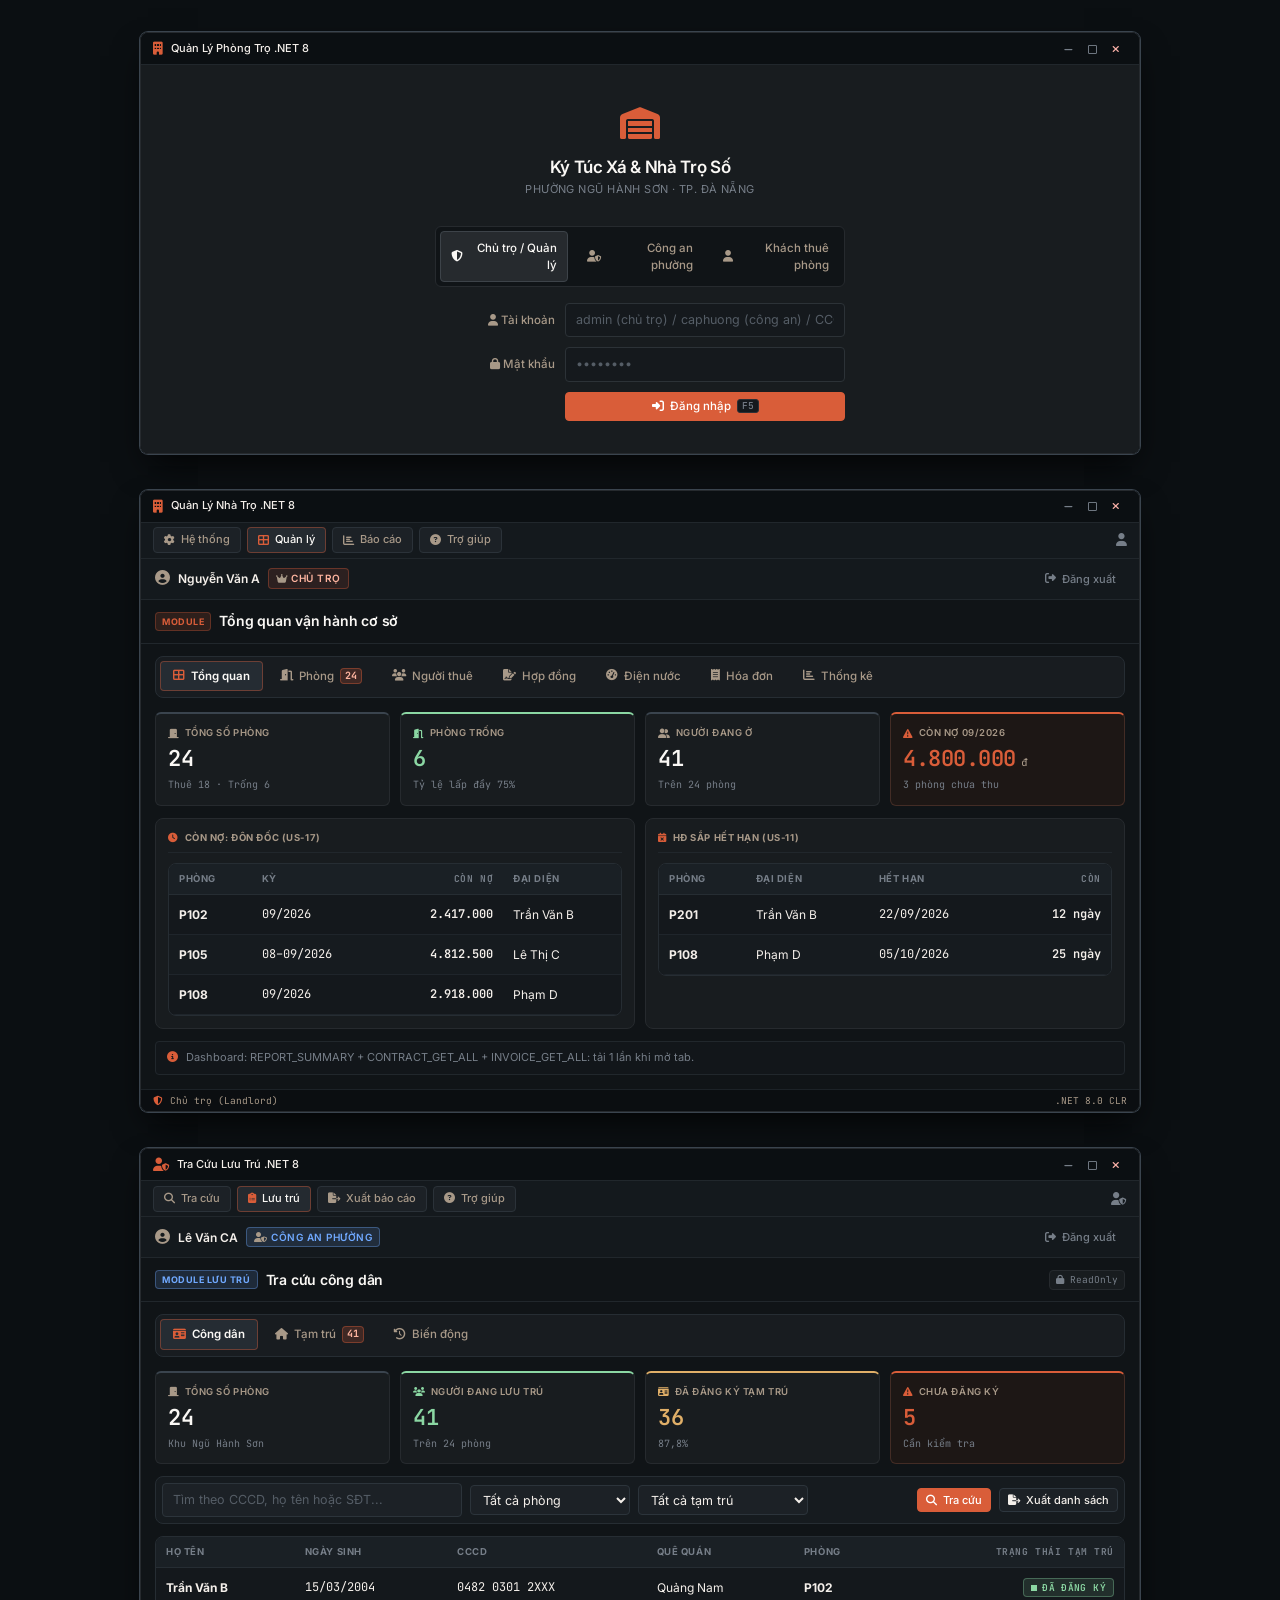
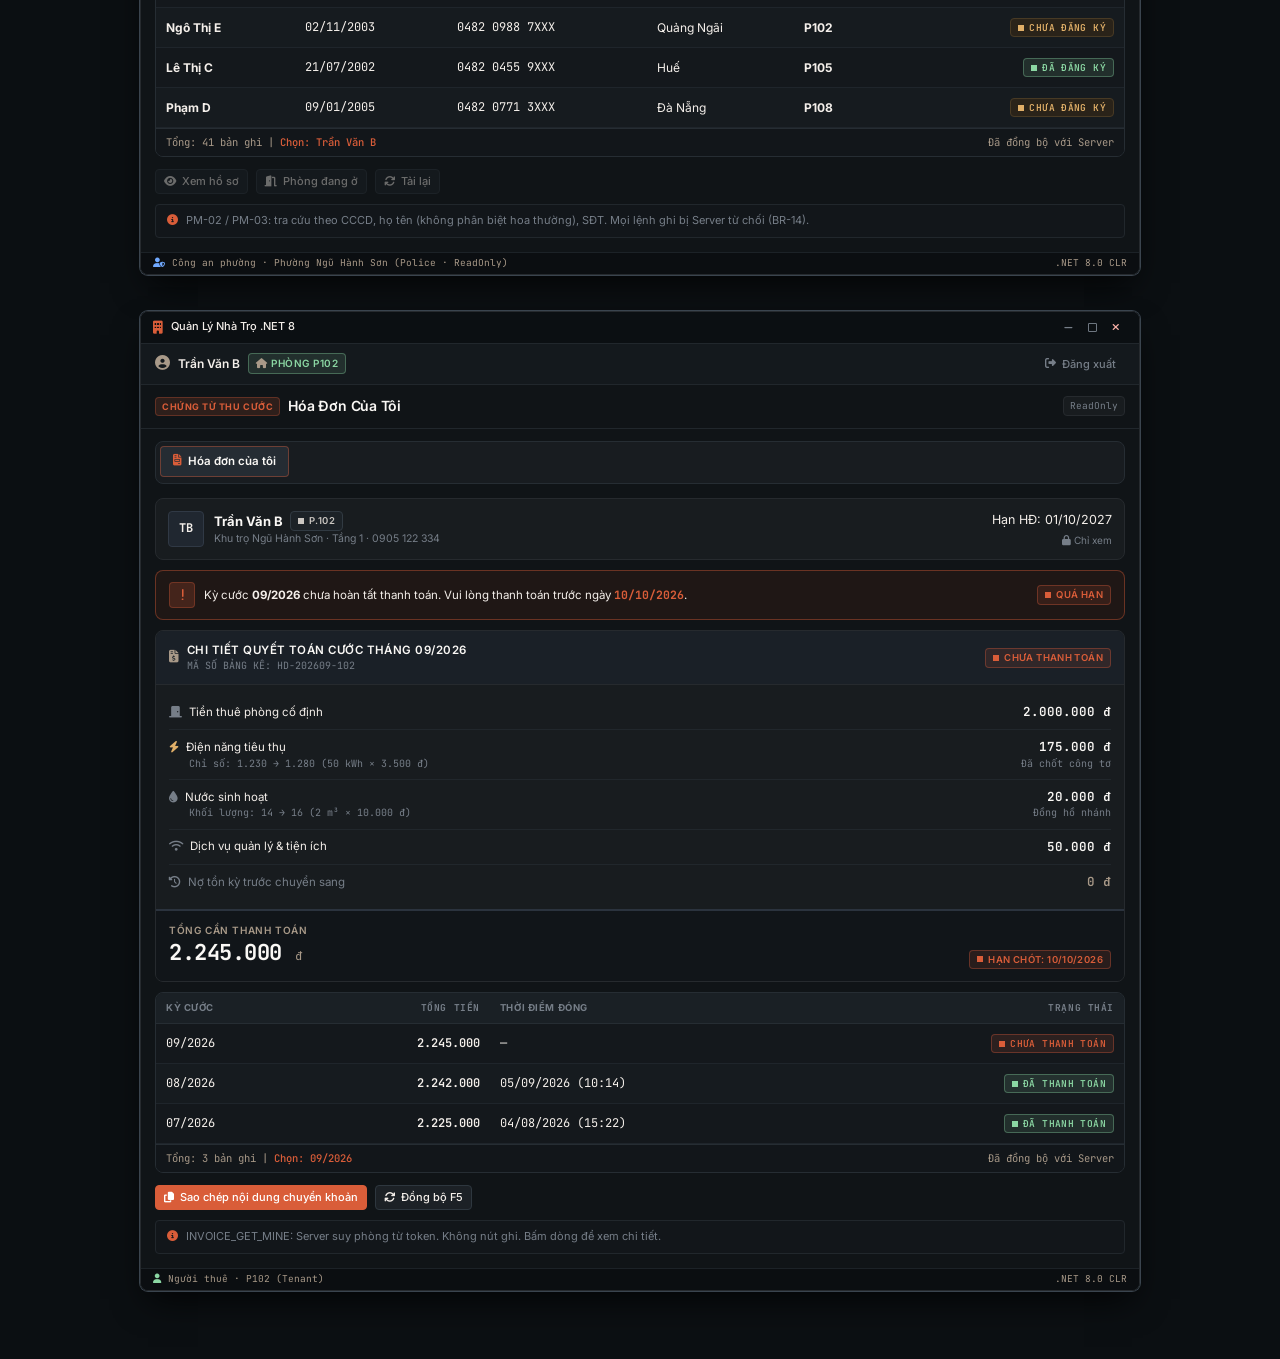
==== commit f3b50d06: "feat(ui): shared helpers plus all screen element ids and scripts" ====
--- a/QuanLyTro/Assets/wwwroot/index.html
+++ b/QuanLyTro/Assets/wwwroot/index.html
@@ -92,10 +92,10 @@
       <!-- DASHBOARD -->
       <div id="tab-dash">
         <div class="kpis">
-          <div class="kpi"><div class="lbl"><i class="fas fa-door-closed"></i> Tổng số phòng</div><div class="val">24</div><div class="sub">Thuê 18 · Trống 6</div></div>
-          <div class="kpi green"><div class="lbl"><i class="fas fa-door-open"></i> Phòng trống</div><div class="val">6</div><div class="sub">Tỷ lệ lấp đầy 75%</div></div>
-          <div class="kpi"><div class="lbl"><i class="fas fa-user-friends"></i> Người đang ở</div><div class="val">41</div><div class="sub">Trên 24 phòng</div></div>
-          <div class="kpi warn"><div class="lbl"><i class="fas fa-exclamation-triangle"></i> Còn nợ 09/2026</div><div class="val">4.800.000 <span style="font-size:11px;font-weight:400;color:var(--muted)">đ</span></div><div class="sub">3 phòng chưa thu</div></div>
+          <div class="kpi"><div class="lbl"><i class="fas fa-door-closed"></i> Tổng số phòng</div><div class="val" id="kpi-total-rooms">24</div><div class="sub">Thuê 18 · Trống 6</div></div>
+          <div class="kpi green"><div class="lbl"><i class="fas fa-door-open"></i> Phòng trống</div><div class="val" id="kpi-available">6</div><div class="sub">Tỷ lệ lấp đầy 75%</div></div>
+          <div class="kpi"><div class="lbl"><i class="fas fa-user-friends"></i> Người đang ở</div><div class="val" id="kpi-tenants">41</div><div class="sub">Trên 24 phòng</div></div>
+          <div class="kpi warn"><div class="lbl"><i class="fas fa-exclamation-triangle"></i> Còn nợ 09/2026</div><div class="val" id="kpi-unpaid">4.800.000 <span style="font-size:11px;font-weight:400;color:var(--muted)">đ</span></div><div class="sub">3 phòng chưa thu</div></div>
         </div>
         <div class="duo">
           <div class="card">
@@ -103,7 +103,7 @@
             <div class="tblwrap">
             <table class="tbl">
               <thead><tr><th>Phòng</th><th>Kỳ</th><th class="num">Còn nợ</th><th>Đại diện</th></tr></thead>
-              <tbody>
+              <tbody id="dash-overdue-rows">
                 <tr><td><b>P102</b></td><td class="mono">09/2026</td><td class="num due-red">2.417.000</td><td>Trần Văn B</td></tr>
                 <tr><td><b>P105</b></td><td class="mono">08–09/2026</td><td class="num due-red">4.812.500</td><td>Lê Thị C</td></tr>
                 <tr><td><b>P108</b></td><td class="mono">09/2026</td><td class="num due-red">2.918.000</td><td>Phạm D</td></tr>
@@ -116,7 +116,7 @@
             <div class="tblwrap">
             <table class="tbl">
               <thead><tr><th>Phòng</th><th>Đại diện</th><th>Hết hạn</th><th class="num">Còn</th></tr></thead>
-              <tbody>
+              <tbody id="dash-expiring-rows">
                 <tr><td><b>P201</b></td><td>Trần Văn B</td><td class="mono">22/09/2026</td><td class="num due-red">12 ngày</td></tr>
                 <tr><td><b>P108</b></td><td>Phạm D</td><td class="mono">05/10/2026</td><td class="num due-red">25 ngày</td></tr>
               </tbody>
@@ -130,14 +130,14 @@
       <!-- ROOMS -->
       <div id="tab-rooms" hidden>
         <div class="toolbar">
-          <input class="inp" placeholder="Tìm phòng…" style="width:170px">
-          <select class="inp"><option>Tất cả trạng thái</option><option>Trống</option><option>Đang thuê</option><option>Bảo trì</option></select>
-          <span class="spacer"></span>
-          <button class="btn btn-outline btn-sm"><i class="fas fa-plus"></i> Thêm (F1)</button>
-          <button class="btn btn-outline btn-sm"><i class="fas fa-edit"></i> Sửa (F2)</button>
-          <button class="btn btn-danger btn-sm"><i class="fas fa-trash"></i> Xóa</button>
+          <input class="inp" id="room-search" placeholder="Tìm phòng…" style="width:170px" oninput="renderRooms(_roomsCache)">
+          <select class="inp" id="room-status" onchange="renderRooms(_roomsCache)"><option value="">Tất cả trạng thái</option><option value="Available">Trống</option><option value="Rented">Đang thuê</option><option value="Maintenance">Bảo trì</option></select>
+          <span class="spacer"></span>
+          <button class="btn btn-outline btn-sm" onclick="addRoom()"><i class="fas fa-plus"></i> Thêm (F1)</button>
+          <button class="btn btn-outline btn-sm" disabled title="Chức năng sửa trên từng dòng"><i class="fas fa-edit"></i> Sửa (F2)</button>
+          <button class="btn btn-danger btn-sm" disabled title="Chức năng xóa trên từng dòng (chỉ phòng trống)"><i class="fas fa-trash"></i> Xóa</button>
           <span class="divider"></span>
-          <button class="btn btn-ghost btn-sm"><i class="fas fa-sync"></i> F5</button>
+          <button class="btn btn-ghost btn-sm" onclick="loadRooms()"><i class="fas fa-sync"></i> F5</button>
         </div>
         <div class="tblwrap">
         <table class="tbl">
@@ -161,15 +161,15 @@
       <div id="tab-tenants" hidden>
         <div class="toolbar">
           <label style="color:var(--muted);font-size:11.5px">Phòng</label>
-          <select class="inp" style="width:150px"><option>P101 (đầy)</option><option selected>P102 (1/2)</option><option>P103 (trống)</option></select>
-          <button class="btn btn-primary btn-sm"><i class="fas fa-user-plus"></i> Thêm</button>
+          <select class="inp" id="tenant-room" style="width:150px" onchange="loadTenants()"></select>
+          <button class="btn btn-primary btn-sm" onclick="addTenant()"><i class="fas fa-user-plus"></i> Thêm</button>
           <span class="spacer"></span>
           <span style="font-size:10.5px;color:var(--dim)"><i class="fas fa-key" style="color:var(--terracotta)"></i> Mật khẩu mặc định = 6 số cuối CCCD</span>
         </div>
         <div class="tblwrap">
         <table class="tbl">
           <thead><tr><th>Họ tên</th><th>CCCD</th><th>Ngày sinh</th><th>SĐT</th><th>Quê quán</th><th>Tạm trú</th><th></th></tr></thead>
-          <tbody>
+          <tbody id="tenants-body">
             <tr>
               <td><b>Trần Văn B</b></td><td class="mono">0482 0301 2XXX</td><td class="mono">15/03/2004</td><td class="mono">0905 122 334</td><td>Quảng Nam</td>
               <td><span class="tag done">Đã nộp</span></td>
@@ -185,10 +185,10 @@
         <div class="tblfoot"><span>Tổng: 2 bản ghi <span class="sep">|</span> <span class="sel-txt">Chọn: Trần Văn B</span></span><span>Đã đồng bộ với Server</span></div>
         </div>
         <div class="rowbn">
-          <button class="btn btn-outline btn-sm"><i class="fas fa-edit"></i> Sửa</button>
-          <button class="btn btn-outline btn-sm"><i class="fas fa-arrows-alt-h"></i> Chuyển phòng</button>
-          <button class="btn btn-outline btn-sm"><i class="fas fa-sign-out-alt"></i> Trả phòng</button>
-          <button class="btn btn-danger btn-sm"><i class="fas fa-user-slash"></i> Xóa hồ sơ</button>
+          <button class="btn btn-outline btn-sm" onclick="editTenant(selectedTenantId())"><i class="fas fa-edit"></i> Sửa</button>
+          <button class="btn btn-outline btn-sm" onclick="moveTenant(selectedTenantId())"><i class="fas fa-arrows-alt-h"></i> Chuyển phòng</button>
+          <button class="btn btn-outline btn-sm" onclick="checkoutTenant(selectedTenantId())"><i class="fas fa-sign-out-alt"></i> Trả phòng</button>
+          <button class="btn btn-danger btn-sm" onclick="deleteTenant(selectedTenantId())"><i class="fas fa-user-slash"></i> Xóa hồ sơ</button>
         </div>
         <div class="note"><i class="fas fa-info-circle"></i> Xóa hồ sơ chỉ khả dụng khi đã trả phòng (US-06).</div>
       </div>
@@ -201,8 +201,8 @@
             <option>Tất cả hợp đồng (18)</option><option>Đang hiệu lực (14)</option><option>Sắp hết hạn ≤ 30 ngày (3)</option><option>Đã thanh lý (1)</option>
           </select>
           <span class="spacer"></span>
-          <button class="btn btn-primary btn-sm"><i class="fas fa-file"></i> Lập hợp đồng</button>
-          <button class="btn btn-outline btn-sm"><i class="fas fa-sync"></i> Tải lại</button>
+          <button class="btn btn-primary btn-sm" onclick="createContract()"><i class="fas fa-file"></i> Lập hợp đồng</button>
+          <button class="btn btn-outline btn-sm" onclick="loadContracts()"><i class="fas fa-sync"></i> Tải lại</button>
         </div>
         <div class="kpis" style="grid-template-columns:repeat(3,1fr)">
           <div class="kpi green"><div class="lbl"><i class="fas fa-verified"></i> Hiệu lực</div><div class="val">14 <span style="font-size:11px;font-weight:400;color:var(--muted)">/ 18 HĐ</span></div></div>
@@ -212,7 +212,7 @@
         <div class="tblwrap">
         <table class="tbl">
           <thead><tr><th>Phòng</th><th>Đại diện</th><th>Bắt đầu</th><th>Kết thúc</th><th class="num">Còn</th><th class="num">Giá thuê</th><th class="num">Cọc</th><th>Trạng thái</th></tr></thead>
-          <tbody>
+          <tbody id="contracts-body">
             <tr>
               <td><b>P101</b></td><td>Trần Văn B</td><td class="mono">01/09/2025</td><td class="mono">22/09/2026</td><td class="num due-red">12 ngày</td><td class="num">2.500.000</td><td class="num">5.000.000</td>
               <td><span class="tag warn">Sắp hết hạn</span></td>
@@ -230,8 +230,8 @@
         <div class="tblfoot"><span>Tổng: 3 bản ghi <span class="sep">|</span> <span class="sel-txt">Chọn: P101</span></span><span>Đã đồng bộ với Server</span></div>
         </div>
         <div class="rowbn">
-          <button class="btn btn-outline btn-sm"><i class="fas fa-calendar-plus"></i> Gia hạn…</button>
-          <button class="btn btn-outline btn-sm"><i class="fas fa-ban"></i> Chấm dứt…</button>
+          <button class="btn btn-outline btn-sm" onclick="renewContract(selectedContractId())"><i class="fas fa-calendar-plus"></i> Gia hạn…</button>
+          <button class="btn btn-outline btn-sm" onclick="terminateContract(selectedContractId())"><i class="fas fa-ban"></i> Chấm dứt…</button>
         </div>
         <div class="note"><i class="fas fa-info-circle"></i> Cột "Còn" &lt; 30 ngày tô Terracotta: US-11.</div>
       </div>
@@ -240,30 +240,30 @@
       <div id="tab-utils" hidden>
         <div class="toolbar">
           <label style="color:var(--muted);font-size:11.5px">Phòng</label>
-          <select class="inp" style="width:120px"><option>P101</option><option>P102</option></select>
+          <select class="inp" id="util-room" style="width:120px" onchange="loadUtils()"></select>
           <label style="color:var(--muted);font-size:11.5px">Tháng</label>
-          <select class="inp" style="width:112px"><option>09/2026</option><option>08/2026</option></select>
+          <select class="inp" id="util-month" style="width:112px" onchange="loadUtils()"><option>09/2026</option><option>08/2026</option></select>
           <span class="spacer"></span>
           <span class="tag rent">Sẵn sàng chốt</span>
         </div>
         <div class="calc">
           <div class="row">
             <i class="fas fa-bolt" style="color:var(--amber)"></i> <span style="color:var(--muted)">Điện</span>
-            <span style="color:var(--dim);font-size:11px">cũ</span> <input class="inp mono" value="350" disabled>
-            <span style="color:var(--dim);font-size:11px">mới</span> <input class="inp mono" value="425">
-            <span style="color:var(--dim);font-size:11px">× giá</span> <input class="inp mono" value="3500">
+            <span style="color:var(--dim);font-size:11px">cũ</span> <input class="inp mono" id="util-elec-old" value="350" disabled>
+            <span style="color:var(--dim);font-size:11px">mới</span> <input class="inp mono" id="util-elec-new" value="425" oninput="recalcUtils()">
+            <span style="color:var(--dim);font-size:11px">× giá</span> <input class="inp mono" id="util-elec-rate" value="3500" oninput="recalcUtils()">
             <span class="tot">262.500 đ</span>
           </div>
           <div class="row">
             <i class="fas fa-tint" style="color:var(--dim)"></i> <span style="color:var(--muted)">Nước</span>
-            <span style="color:var(--dim);font-size:11px">cũ</span> <input class="inp mono" value="12" disabled>
-            <span style="color:var(--dim);font-size:11px">mới</span> <input class="inp mono" value="15">
-            <span style="color:var(--dim);font-size:11px">× giá</span> <input class="inp mono" value="10000">
+            <span style="color:var(--dim);font-size:11px">cũ</span> <input class="inp mono" id="util-water-old" value="12" disabled>
+            <span style="color:var(--dim);font-size:11px">mới</span> <input class="inp mono" id="util-water-new" value="15" oninput="recalcUtils()">
+            <span style="color:var(--dim);font-size:11px">× giá</span> <input class="inp mono" id="util-water-rate" value="10000" oninput="recalcUtils()">
             <span class="tot">30.000 đ</span>
           </div>
         </div>
         <div class="rowbn">
-          <button class="btn btn-primary btn-sm"><i class="fas fa-save"></i> Lưu chỉ số</button>
+          <button class="btn btn-primary btn-sm" onclick="saveUtility()"><i class="fas fa-save"></i> Lưu chỉ số</button>
         </div>
         <div class="note"><i class="fas fa-info-circle"></i> Chỉ số cũ tự điền từ kỳ trước. Server tính tiền, preview chỉ để xem (US-12/13).</div>
       </div>
@@ -272,16 +272,16 @@
       <div id="tab-invoices" hidden>
         <div class="toolbar">
           <span style="color:var(--muted);font-weight:500;font-size:11.5px">Tháng</span>
-          <select class="inp" style="width:112px"><option>09/2026</option><option>08/2026</option></select>
+          <select class="inp" id="inv-month" style="width:112px" onchange="loadInvoices()"><option>09/2026</option><option>08/2026</option></select>
           <span style="color:var(--muted);font-weight:500;font-size:11.5px">Phòng</span>
-          <select class="inp" style="width:112px"><option>Tất cả</option><option>P101</option><option>P102</option></select>
-          <span class="spacer"></span>
-          <button class="btn btn-primary btn-sm"><i class="fas fa-file-invoice"></i> Lập hóa đơn tháng</button>
+          <select class="inp" id="inv-room" style="width:112px" onchange="loadInvoices()"><option value="">Tất cả</option></select>
+          <span class="spacer"></span>
+          <button class="btn btn-primary btn-sm" onclick="createInvoice()"><i class="fas fa-file-invoice"></i> Lập hóa đơn tháng</button>
         </div>
         <div class="tblwrap">
         <table class="tbl">
           <thead><tr><th>Phòng</th><th class="num">Tiền phòng</th><th class="num">Điện</th><th class="num">Nước</th><th class="num">Khác</th><th class="num">Tổng</th><th>Trạng thái</th><th></th></tr></thead>
-          <tbody>
+          <tbody id="invoices-body">
             <tr>
               <td><b>P101</b></td><td class="num">2.500.000</td><td class="num">262.500</td><td class="num">30.000</td><td class="num">50.000</td><td class="num amount">2.842.500</td>
               <td><span class="tag unpaid">Chưa thu</span></td>
@@ -303,10 +303,10 @@
       <div id="tab-reports" hidden>
         <div class="toolbar">
           <label style="color:var(--muted);font-size:11.5px">Kỳ</label>
-          <select class="inp" style="width:112px"><option>09/2026</option><option>08/2026</option></select>
-          <button class="btn btn-outline btn-sm"><i class="fas fa-eye"></i> Xem</button>
-          <span class="spacer"></span>
-          <button class="btn btn-outline btn-sm"><i class="fas fa-file-csv"></i> Xuất CSV tạm trú</button>
+          <select class="inp" id="rep-month" style="width:112px" onchange="loadReports()"><option>09/2026</option><option>08/2026</option></select>
+          <button class="btn btn-outline btn-sm" onclick="loadReports()"><i class="fas fa-eye"></i> Xem</button>
+          <span class="spacer"></span>
+          <button class="btn btn-outline btn-sm" onclick="exportResidence()"><i class="fas fa-file-csv"></i> Xuất CSV tạm trú</button>
         </div>
         <div class="kpis" style="grid-template-columns:repeat(3,1fr)">
           <div class="kpi green"><div class="lbl"><i class="fas fa-check-circle"></i> Đã thu 09/2026</div><div class="val">15.400.000 <span style="font-size:11px;font-weight:400;color:var(--muted)">đ</span></div></div>
@@ -392,12 +392,12 @@
           <div class="kpi warn"><div class="lbl"><i class="fas fa-exclamation-triangle"></i> Chưa đăng ký</div><div class="val">5</div><div class="sub">Cần kiểm tra</div></div>
         </div>
         <div class="toolbar">
-          <input class="inp" placeholder="Tìm theo CCCD, họ tên hoặc SĐT..." style="width:300px">
+          <input class="inp" id="p-search" placeholder="Tìm theo CCCD, họ tên hoặc SĐT..." style="width:300px" oninput="loadPoliceTab('citizens')">
           <select class="inp" style="width:160px"><option>Tất cả phòng</option><option>P101</option><option>P102</option><option>P103</option></select>
           <select class="inp" style="width:170px"><option>Tất cả tạm trú</option><option>Đã đăng ký</option><option>Chưa đăng ký</option></select>
           <span class="spacer"></span>
-          <button class="btn btn-primary btn-sm"><i class="fas fa-search"></i> Tra cứu</button>
-          <button class="btn btn-outline btn-sm"><i class="fas fa-file-export"></i> Xuất danh sách</button>
+          <button class="btn btn-primary btn-sm" onclick="loadPoliceTab('citizens')"><i class="fas fa-search"></i> Tra cứu</button>
+          <button class="btn btn-outline btn-sm" onclick="exportHistory()"><i class="fas fa-file-export"></i> Xuất danh sách</button>
         </div>
         <div class="tblwrap">
         <table class="tbl">
@@ -412,9 +412,9 @@
         <div class="tblfoot"><span>Tổng: 41 bản ghi <span class="sep">|</span> <span class="sel-txt">Chọn: Trần Văn B</span></span><span>Đã đồng bộ với Server</span></div>
         </div>
         <div class="rowbn">
-          <button class="btn btn-outline btn-sm"><i class="fas fa-eye"></i> Xem hồ sơ</button>
-          <button class="btn btn-outline btn-sm"><i class="fas fa-door-open"></i> Phòng đang ở</button>
-          <button class="btn btn-outline btn-sm"><i class="fas fa-sync"></i> Tải lại</button>
+          <button class="btn btn-outline btn-sm" disabled title="Task 12 triển khai: mở khung xem chi tiết công dân"><i class="fas fa-eye"></i> Xem hồ sơ</button>
+          <button class="btn btn-outline btn-sm" disabled title="Task 12 triển khai: lọc theo phòng đã chọn"><i class="fas fa-door-open"></i> Phòng đang ở</button>
+          <button class="btn btn-outline btn-sm" disabled title="Task 12 triển khai: nạp lại trang công dân từ Server"><i class="fas fa-sync"></i> Tải lại</button>
         </div>
         <div class="note"><i class="fas fa-info-circle"></i> PM-02 / PM-03: tra cứu theo CCCD, họ tên (không phân biệt hoa thường), SĐT. Mọi lệnh ghi bị Server từ chối (BR-14).</div>
       </div>
@@ -425,8 +425,8 @@
           <select class="inp" style="width:170px"><option>Tất cả phòng</option><option>P101</option><option>P102</option></select>
           <select class="inp" style="width:180px"><option>Chỉ chưa đăng ký</option><option>Tất cả</option></select>
           <span class="spacer"></span>
-          <button class="btn btn-outline btn-sm"><i class="fas fa-file-csv"></i> CSV</button>
-          <button class="btn btn-primary btn-sm"><i class="fas fa-file-excel"></i> Excel</button>
+          <button class="btn btn-outline btn-sm" disabled title="Task 12 triển khai: xuất báo cáo lưu trú ra CSV"><i class="fas fa-file-csv"></i> CSV</button>
+          <button class="btn btn-primary btn-sm" disabled title="Task 12 triển khai: xuất báo cáo lưu trú ra Excel"><i class="fas fa-file-excel"></i> Excel</button>
         </div>
         <div class="tblwrap">
         <table class="tbl">
@@ -445,14 +445,14 @@
       <!-- PM-05: LỊCH SỬ BIẾN ĐỘNG + XUẤT -->
       <div id="ptab-history" hidden>
         <div class="toolbar">
-          <input class="inp mono" type="date" value="2026-09-01" style="width:150px">
+          <input class="inp mono" id="p-from" type="date" value="2026-09-01" style="width:150px">
           <span style="color:var(--dim)">→</span>
-          <input class="inp mono" type="date" value="2026-09-30" style="width:150px">
+          <input class="inp mono" id="p-to" type="date" value="2026-09-30" style="width:150px">
           <select class="inp" style="width:190px"><option>Tất cả biến động</option><option>Vào</option><option>Ra</option><option>Chuyển phòng</option></select>
           <select class="inp" style="width:140px"><option>Tất cả phòng</option><option>P102</option></select>
           <span class="spacer"></span>
-          <button class="btn btn-outline btn-sm"><i class="fas fa-eye"></i> Xem trước</button>
-          <button class="btn btn-primary btn-sm"><i class="fas fa-file-export"></i> Xuất file</button>
+          <button class="btn btn-outline btn-sm" onclick="loadHistory()"><i class="fas fa-eye"></i> Xem trước</button>
+          <button class="btn btn-primary btn-sm" onclick="exportHistory()"><i class="fas fa-file-export"></i> Xuất file</button>
         </div>
         <div class="tblwrap">
         <table class="tbl">
@@ -552,12 +552,12 @@
         <div style="padding:10px 13px">
           <div style="display:flex;align-items:center;justify-content:space-between;padding:8px 0;border-bottom:1px solid var(--hair-subtle)">
             <span style="font-size:11.5px;color:var(--cream)"><i class="fas fa-door-closed" style="color:var(--dim);margin-right:7px"></i>Tiền thuê phòng cố định</span>
-            <span class="amount">2.000.000 đ</span>
+            <span class="amount" id="rc-room">2.000.000 đ</span>
           </div>
           <div style="padding:8px 0;border-bottom:1px solid var(--hair-subtle)">
             <div style="display:flex;align-items:center;justify-content:space-between">
               <span style="font-size:11.5px;color:var(--cream)"><i class="fas fa-bolt" style="color:var(--amber);margin-right:7px"></i>Điện năng tiêu thụ</span>
-              <span class="amount">175.000 đ</span>
+              <span class="amount" id="rc-elec">175.000 đ</span>
             </div>
             <div class="mono" style="font-size:10px;color:var(--dim);padding-left:20px;display:flex;justify-content:space-between">
               <span>Chỉ số: 1.230 → 1.280 (50 kWh × 3.500 đ)</span><span>Đã chốt công tơ</span>
@@ -566,7 +566,7 @@
           <div style="padding:8px 0;border-bottom:1px solid var(--hair-subtle)">
             <div style="display:flex;align-items:center;justify-content:space-between">
               <span style="font-size:11.5px;color:var(--cream)"><i class="fas fa-tint" style="color:var(--dim);margin-right:7px"></i>Nước sinh hoạt</span>
-              <span class="amount">20.000 đ</span>
+              <span class="amount" id="rc-water">20.000 đ</span>
             </div>
             <div class="mono" style="font-size:10px;color:var(--dim);padding-left:20px;display:flex;justify-content:space-between">
               <span>Khối lượng: 14 → 16 (2 m³ × 10.000 đ)</span><span>Đồng hồ nhánh</span>
@@ -574,7 +574,7 @@
           </div>
           <div style="display:flex;align-items:center;justify-content:space-between;padding:8px 0;border-bottom:1px solid var(--hair-subtle)">
             <span style="font-size:11.5px;color:var(--cream)"><i class="fas fa-wifi" style="color:var(--dim);margin-right:7px"></i>Dịch vụ quản lý &amp; tiện ích</span>
-            <span class="amount">50.000 đ</span>
+            <span class="amount" id="rc-other">50.000 đ</span>
           </div>
           <div style="display:flex;align-items:center;justify-content:space-between;padding:8px 0">
             <span style="font-size:11.5px;color:var(--dim)"><i class="fas fa-history" style="color:var(--dim);margin-right:7px"></i>Nợ tồn kỳ trước chuyển sang</span>
@@ -584,7 +584,7 @@
         <div style="padding:12px 13px;background:#111519;border-top:2px solid #2B333E;display:flex;align-items:flex-end;justify-content:space-between;gap:10px">
           <div>
             <div style="font-size:10px;font-weight:600;color:var(--muted);text-transform:uppercase;letter-spacing:.06em">Tổng cần thanh toán</div>
-            <div class="mono" style="font-size:22px;font-weight:700;color:var(--cream-light);letter-spacing:-.02em">2.245.000 <span style="font-size:12px;color:var(--muted);font-weight:400">đ</span></div>
+            <div class="mono" style="font-size:22px;font-weight:700;color:var(--cream-light);letter-spacing:-.02em"><span id="rc-total">2.245.000</span> <span style="font-size:12px;color:var(--muted);font-weight:400">đ</span></div>
           </div>
           <span class="tag unpaid">Hạn chót: 10/10/2026</span>
         </div>
@@ -593,7 +593,7 @@
       <div class="tblwrap">
         <table class="tbl">
           <thead><tr><th>Kỳ cước</th><th class="num">Tổng tiền</th><th>Thời điểm đóng</th><th class="num">Trạng thái</th></tr></thead>
-          <tbody>
+          <tbody id="tenant-history-body">
             <tr><td class="mono">09/2026</td><td class="num amount">2.245.000</td><td class="mono">—</td><td class="num"><span class="tag unpaid">Chưa thanh toán</span></td></tr>
             <tr><td class="mono">08/2026</td><td class="num amount">2.242.000</td><td class="mono">05/09/2026 (10:14)</td><td class="num"><span class="tag paid">Đã thanh toán</span></td></tr>
             <tr><td class="mono">07/2026</td><td class="num amount">2.225.000</td><td class="mono">04/08/2026 (15:22)</td><td class="num"><span class="tag paid">Đã thanh toán</span></td></tr>
@@ -602,7 +602,7 @@
         <div class="tblfoot"><span>Tổng: 3 bản ghi <span class="sep">|</span> <span class="sel-txt">Chọn: 09/2026</span></span><span>Đã đồng bộ với Server</span></div>
       </div>
       <div class="rowbn">
-        <button class="btn btn-primary btn-sm"><i class="fas fa-copy"></i> Sao chép nội dung chuyển khoản</button>
+        <button class="btn btn-primary btn-sm" onclick="copyTransfer()"><i class="fas fa-copy"></i> Sao chép nội dung chuyển khoản</button>
         <button class="btn btn-outline btn-sm"><i class="fas fa-sync"></i> Đồng bộ F5</button>
       </div>
       <div class="note"><i class="fas fa-info-circle"></i> INVOICE_GET_MINE: Server suy phòng từ token. Không nút ghi. Bấm dòng để xem chi tiết.</div>
@@ -614,9 +614,19 @@
   </div>
 </div>
 
+<div id="modal-root"></div>
+
 <script src="js/bridge.js"></script>
+<script src="js/ui.js"></script>
 <script src="js/login.js"></script>
 <script src="js/landlord.js"></script>
+<script src="js/landlord/dash.js"></script>
+<script src="js/landlord/rooms.js"></script>
+<script src="js/landlord/tenants.js"></script>
+<script src="js/landlord/contracts.js"></script>
+<script src="js/landlord/utils.js"></script>
+<script src="js/landlord/invoices.js"></script>
+<script src="js/landlord/reports.js"></script>
 <script src="js/police.js"></script>
 <script src="js/tenant.js"></script>
 </body>
--- a/QuanLyTro/Assets/wwwroot/css/style.css
+++ b/QuanLyTro/Assets/wwwroot/css/style.css
@@ -286,3 +286,33 @@
   .chartbar .b i{position:absolute;top:-16px;left:0;right:0;text-align:center;font-size:9.5px;
     color:var(--muted);font-family:'JetBrains Mono',Consolas,monospace;font-style:normal}
   .barchart{margin-bottom:26px}
+
+/* ===== modal + toast (dung chung moi shell) ===== */
+.modal-back{position:fixed;inset:0;background:rgba(0,0,0,.72);display:flex;
+  align-items:center;justify-content:center;z-index:50}
+.modal{background:#181C1F;border:1px solid #262A2E;border-radius:8px;min-width:380px;max-width:520px;
+  max-height:86vh;overflow:auto;box-shadow:0 12px 40px rgba(0,0,0,.55)}
+.modal-hdr{padding:12px 14px;border-bottom:1px solid #21272C;font-size:13px;font-weight:600;
+  color:#FAF8F5;background:#14191D}
+.modal-body{padding:14px}
+.modal-row{margin-bottom:10px}
+.modal-row label{display:block;font-size:11px;color:#A89988;margin-bottom:4px}
+.modal-row .inp{width:100%}
+.modal-ft{display:flex;justify-content:flex-end;gap:8px;margin-top:14px;
+  padding-top:12px;border-top:1px solid #21272C}
+.toast{position:fixed;right:16px;bottom:16px;padding:10px 14px;border-radius:6px;font-size:12px;
+  background:#1A1F24;border:1px solid #262A2E;color:#F4EFEA;z-index:60;max-width:380px}
+.toast.ok{border-color:rgba(139,215,163,.5);color:#8BD7A3}
+.toast.err{border-color:rgba(217,93,57,.5);color:#D95D39}
+
+/* ===== modal + toast (dung chung moi shell) ===== */
+.modal-back{position:fixed;inset:0;background:rgba(0,0,0,.72);display:flex;
+  align-items:center;justify-content:center;z-index:50}
+.modal{background:#181C1F;border:1px solid #262A2E;border-radius:8px;min-width:380px;max-width:520px;
+  max-height:86vh;overflow:auto;box-shadow:0 12px 40px rgba(0,0,0,.55)}
+.modal-hdr{padding:12px 14px;border-bottom:1px solid #21272C;font-size:13px;font-weight:600;
+  color:#FAF8F5;background:#14191D}
+.modal-body{padding:14px}
+.modal-row{margin-bottom:10px}
+.modal-row label{display:block;font-size:11px;color:#A89988;margin-bottom:4px}
+.modal-row .inp{width:100
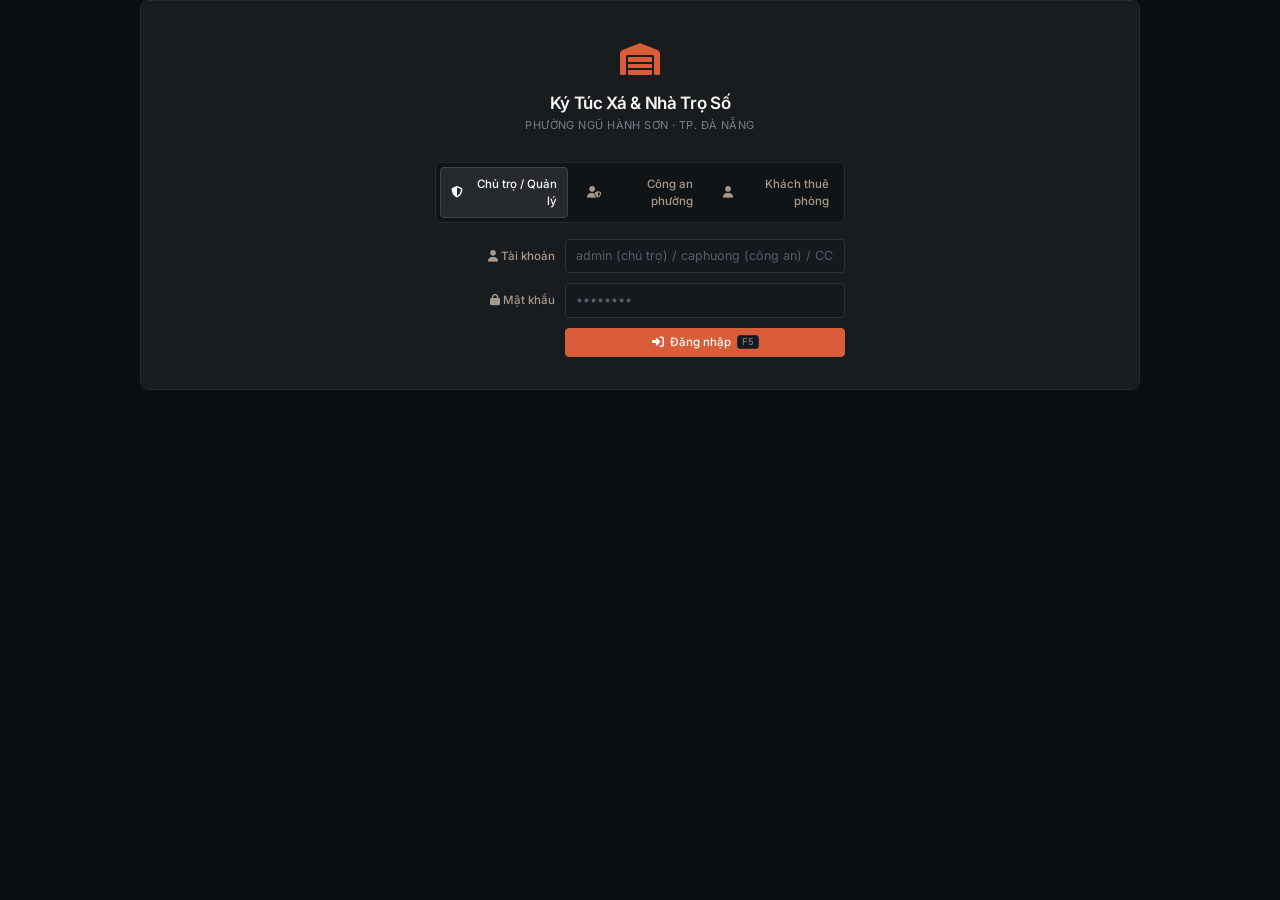
==== commit 95484ec0: "fix(ui): remove redundant fake window titlebars and minimize/maximize/close buttons" ====
--- a/QuanLyTro/Assets/wwwroot/index.html
+++ b/QuanLyTro/Assets/wwwroot/index.html
@@ -14,13 +14,6 @@
 
 <!-- ====== LOGIN ====== -->
 <div class="win" id="login">
-  <div class="titlebar">
-    <div class="title">
-      <i class="fas fa-building"></i>
-      <span>Quản Lý Phòng Trọ .NET 8</span>
-    </div>
-    <div class="win-ctrl"><span><i class="fas fa-minus"></i></span><span><i class="far fa-square"></i></span><span class="x"><i class="fas fa-times"></i></span></div>
-  </div>
   <div class="login-body">
     <div class="app-icon"><i class="fas fa-warehouse"></i></div>
     <div class="app-name">Ký Túc Xá &amp; Nhà Trọ Số</div>
@@ -36,20 +29,13 @@
       <label><i class="fas fa-lock"></i> Mật khẩu</label>
       <input class="inp mono" type="password" id="lp" placeholder="••••••••">
       <label></label>
-      <button class="btn btn-primary" style="justify-content:center"><i class="fas fa-sign-in-alt"></i> Đăng nhập <kbd>F5</kbd></button>
+      <button type="submit" class="btn btn-primary" style="justify-content:center"><i class="fas fa-sign-in-alt"></i> Đăng nhập <kbd>F5</kbd></button>
     </form>
   </div>
 </div>
 
 <!-- ====== LANDLORD SHELL ====== -->
-<div class="win" id="landlord">
-  <div class="titlebar">
-    <div class="title">
-      <i class="fas fa-building"></i>
-      <span>Quản Lý Nhà Trọ .NET 8</span>
-    </div>
-    <div class="win-ctrl"><span><i class="fas fa-minus"></i></span><span><i class="far fa-square"></i></span><span class="x"><i class="fas fa-times"></i></span></div>
-  </div>
+<div class="win" id="landlord" hidden>
   <div class="app">
     <!-- menu strip -->
     <div class="menustrip">
@@ -93,7 +79,7 @@
       <div id="tab-dash">
         <div class="kpis">
           <div class="kpi"><div class="lbl"><i class="fas fa-door-closed"></i> Tổng số phòng</div><div class="val" id="kpi-total-rooms">24</div><div class="sub">Thuê 18 · Trống 6</div></div>
-          <div class="kpi green"><div class="lbl"><i class="fas fa-door-open"></i> Phòng trống</div><div class="val" id="kpi-available">6</div><div class="sub">Tỷ lệ lấp đầy 75%</div></div>
+          <div class="kpi green"><div class="lbl"><i class="fas fa-door-open"></i> Phòng trống</div><div class="val" id="kpi-available">6</div><div class="sub" id="kpi-available-sub">Tỷ lệ lấp đầy 75%</div></div>
           <div class="kpi"><div class="lbl"><i class="fas fa-user-friends"></i> Người đang ở</div><div class="val" id="kpi-tenants">41</div><div class="sub">Trên 24 phòng</div></div>
           <div class="kpi warn"><div class="lbl"><i class="fas fa-exclamation-triangle"></i> Còn nợ 09/2026</div><div class="val" id="kpi-unpaid">4.800.000 <span style="font-size:11px;font-weight:400;color:var(--muted)">đ</span></div><div class="sub">3 phòng chưa thu</div></div>
         </div>
@@ -144,12 +130,12 @@
           <thead>
             <tr><th>Số phòng</th><th class="num">Giá/tháng</th><th class="num">Sức chứa</th><th class="num">Đang ở</th><th>Trạng thái</th><th>Mô tả</th><th></th></tr>
           </thead>
-          <tbody>
-            <tr><td><b>P101</b></td><td class="num">2.500.000</td><td class="num">2</td><td class="num due-red">2/2</td><td><span class="tag rent">Đang thuê</span></td><td>Tầng 1</td><td><button class="btn btn-outline btn-sm"><i class="fas fa-edit"></i></button> <button class="btn btn-danger btn-sm"><i class="fas fa-trash"></i></button></td></tr>
-            <tr><td><b>P102</b></td><td class="num">2.000.000</td><td class="num">2</td><td class="num">1/2</td><td><span class="tag rent">Đang thuê</span></td><td></td><td><button class="btn btn-outline btn-sm"><i class="fas fa-edit"></i></button> <button class="btn btn-danger btn-sm" disabled><i class="fas fa-trash"></i></button></td></tr>
-            <tr><td><b>P103</b></td><td class="num">1.800.000</td><td class="num">4</td><td class="num">0/4</td><td><span class="tag avail">Phòng trống</span></td><td>Tầng trệt</td><td><button class="btn btn-outline btn-sm"><i class="fas fa-edit"></i></button> <button class="btn btn-danger btn-sm"><i class="fas fa-trash"></i></button></td></tr>
-            <tr><td><b>P104</b></td><td class="num">1.800.000</td><td class="num">4</td><td class="num">3/4</td><td><span class="tag rent">Đang thuê</span></td><td></td><td><button class="btn btn-outline btn-sm"><i class="fas fa-edit"></i></button> <button class="btn btn-danger btn-sm" disabled><i class="fas fa-trash"></i></button></td></tr>
-            <tr><td><b>P201</b></td><td class="num">3.600.000</td><td class="num">2</td><td class="num">0/2</td><td><span class="tag warn">Bảo trì</span></td><td>Thay máy lạnh</td><td><button class="btn btn-outline btn-sm"><i class="fas fa-edit"></i></button> <button class="btn btn-danger btn-sm"><i class="fas fa-trash"></i></button></td></tr>
+          <tbody id="rooms-body">
+            <tr><td><b>P101</b></td><td class="num">2.500.000</td><td class="num">2</td><td class="num due-red">2/2</td><td><span class="tag rent">Đang thuê</span></td><td>Tầng 1</td><td><button class="btn btn-outline btn-sm" onclick="editRoom(1)"><i class="fas fa-edit"></i></button> <button class="btn btn-danger btn-sm" disabled title="Chỉ xóa được phòng trống (BR-12)"><i class="fas fa-trash"></i></button></td></tr>
+            <tr><td><b>P102</b></td><td class="num">2.000.000</td><td class="num">2</td><td class="num">1/2</td><td><span class="tag rent">Đang thuê</span></td><td></td><td><button class="btn btn-outline btn-sm" onclick="editRoom(2)"><i class="fas fa-edit"></i></button> <button class="btn btn-danger btn-sm" disabled><i class="fas fa-trash"></i></button></td></tr>
+            <tr><td><b>P103</b></td><td class="num">1.800.000</td><td class="num">4</td><td class="num">0/4</td><td><span class="tag avail">Phòng trống</span></td><td>Tầng trệt</td><td><button class="btn btn-outline btn-sm" onclick="editRoom(3)"><i class="fas fa-edit"></i></button> <button class="btn btn-danger btn-sm" onclick="deleteRoom(3)"><i class="fas fa-trash"></i></button></td></tr>
+            <tr><td><b>P104</b></td><td class="num">1.800.000</td><td class="num">4</td><td class="num">3/4</td><td><span class="tag rent">Đang thuê</span></td><td></td><td><button class="btn btn-outline btn-sm" onclick="editRoom(4)"><i class="fas fa-edit"></i></button> <button class="btn btn-danger btn-sm" disabled><i class="fas fa-trash"></i></button></td></tr>
+            <tr><td><b>P201</b></td><td class="num">3.600.000</td><td class="num">2</td><td class="num">0/2</td><td><span class="tag warn">Bảo trì</span></td><td>Thay máy lạnh</td><td><button class="btn btn-outline btn-sm" onclick="editRoom(5)"><i class="fas fa-edit"></i></button> <button class="btn btn-danger btn-sm" onclick="deleteRoom(5)"><i class="fas fa-trash"></i></button></td></tr>
           </tbody>
         </table>
         <div class="tblfoot"><span>Tổng: 5 bản ghi <span class="sep">|</span> <span class="sel-txt">Chọn: P101</span></span><span>Đã đồng bộ với Server</span></div>
@@ -173,12 +159,12 @@
             <tr>
               <td><b>Trần Văn B</b></td><td class="mono">0482 0301 2XXX</td><td class="mono">15/03/2004</td><td class="mono">0905 122 334</td><td>Quảng Nam</td>
               <td><span class="tag done">Đã nộp</span></td>
-              <td><button class="btn btn-outline btn-sm"><i class="fas fa-key"></i></button></td>
+              <td><button class="btn btn-outline btn-sm" onclick="resetTenantPassword(1)"><i class="fas fa-key"></i></button></td>
             </tr>
             <tr>
               <td><b>Ngô Thị E</b></td><td class="mono">0482 0988 7XXX</td><td class="mono">02/11/2003</td><td class="mono">0356 887 010</td><td>Quảng Ngãi</td>
               <td><span class="tag warn">Chưa nộp</span></td>
-              <td><button class="btn btn-outline btn-sm"><i class="fas fa-key"></i></button></td>
+              <td><button class="btn btn-outline btn-sm" onclick="resetTenantPassword(2)"><i class="fas fa-key"></i></button></td>
             </tr>
           </tbody>
         </table>
@@ -285,7 +271,7 @@
             <tr>
               <td><b>P101</b></td><td class="num">2.500.000</td><td class="num">262.500</td><td class="num">30.000</td><td class="num">50.000</td><td class="num amount">2.842.500</td>
               <td><span class="tag unpaid">Chưa thu</span></td>
-              <td><button class="btn btn-primary btn-sm"><i class="fas fa-hand-holding-usd"></i> Thu</button></td>
+              <td><button class="btn btn-primary btn-sm" onclick="payInvoice(1)"><i class="fas fa-hand-holding-usd"></i> Thu</button></td>
             </tr>
             <tr>
               <td><b>P102</b></td><td class="num">2.000.000</td><td class="num">175.000</td><td class="num">20.000</td><td class="num">50.000</td><td class="num amount">2.245.000</td>
@@ -344,14 +330,7 @@
 </div>
 
 <!-- ====== POLICE SHELL ====== -->
-<div class="win" id="police">
-  <div class="titlebar">
-    <div class="title">
-      <i class="fas fa-user-shield"></i>
-      <span>Tra Cứu Lưu Trú .NET 8</span>
-    </div>
-    <div class="win-ctrl"><span><i class="fas fa-minus"></i></span><span><i class="far fa-square"></i></span><span class="x"><i class="fas fa-times"></i></span></div>
-  </div>
+<div class="win" id="police" hidden>
   <div class="app">
     <div class="menustrip">
       <div class="hscroll" style="display:flex;gap:6px">
@@ -397,7 +376,7 @@
           <select class="inp" style="width:170px"><option>Tất cả tạm trú</option><option>Đã đăng ký</option><option>Chưa đăng ký</option></select>
           <span class="spacer"></span>
           <button class="btn btn-primary btn-sm" onclick="loadPoliceTab('citizens')"><i class="fas fa-search"></i> Tra cứu</button>
-          <button class="btn btn-outline btn-sm" onclick="exportHistory()"><i class="fas fa-file-export"></i> Xuất danh sách</button>
+          <button class="btn btn-outline btn-sm" onclick="exportCitizens()"><i class="fas fa-file-export"></i> Xuất danh sách</button>
         </div>
         <div class="tblwrap">
         <table class="tbl">
@@ -478,14 +457,7 @@
 </div>
 
 <!-- ====== TENANT SHELL ====== -->
-<div class="win" id="tenant">
-  <div class="titlebar">
-    <div class="title">
-      <i class="fas fa-building"></i>
-      <span>Quản Lý Nhà Trọ .NET 8</span>
-    </div>
-    <div class="win-ctrl"><span><i class="fas fa-minus"></i></span><span><i class="far fa-square"></i></span><span class="x"><i class="fas fa-times"></i></span></div>
-  </div>
+<div class="win" id="tenant" hidden>
   <div class="app">
     <div class="userbar">
       <div class="usr">
@@ -603,7 +575,7 @@
       </div>
       <div class="rowbn">
         <button class="btn btn-primary btn-sm" onclick="copyTransfer()"><i class="fas fa-copy"></i> Sao chép nội dung chuyển khoản</button>
-        <button class="btn btn-outline btn-sm"><i class="fas fa-sync"></i> Đồng bộ F5</button>
+        <button class="btn btn-outline btn-sm" onclick="loadTenantInvoices()"><i class="fas fa-sync"></i> Đồng bộ F5</button>
       </div>
       <div class="note"><i class="fas fa-info-circle"></i> INVOICE_GET_MINE: Server suy phòng từ token. Không nút ghi. Bấm dòng để xem chi tiết.</div>
     </div>
--- a/QuanLyTro/Assets/wwwroot/css/style.css
+++ b/QuanLyTro/Assets/wwwroot/css/style.css
@@ -11,7 +11,7 @@
   body{
     background:var(--canvas);color:var(--cream);
     font-family:Inter,'Segoe UI',system-ui,sans-serif;font-size:12.5px;line-height:1.45;
-    display:flex;flex-direction:column;align-items:center;gap:36px;padding:32px 16px;
+    display:flex;flex-direction:column;min-height:100vh;
     -webkit-font-smoothing:antialiased
   }
   .mono{font-family:'JetBrains Mono','SF Mono',Consolas,monospace}
@@ -23,7 +23,7 @@
 
   /* ===== window chrome ===== */
   .win{max-width:1000px;width:100%;margin:0 auto;border-radius:8px;overflow:hidden;
-       border:1px solid var(--hairline);box-shadow:0 0 0 1px var(--hair-strong),0 16px 32px -8px rgba(0,0,0,.8)}
+       border:1px solid var(--hairline)}
   .titlebar{
     height:32px;background:var(--canvas);color:var(--cream);
     padding:0 12px;display:flex;align-items:center;justify-content:space-between;
@@ -31,12 +31,7 @@
   }
   .titlebar .title{display:flex;align-items:center;gap:8px;min-width:0}
   .titlebar .title i{color:var(--terracotta);font-size:13px}
-  .titlebar .win-ctrl{display:flex;gap:2px}
-  .titlebar .win-ctrl span{
-    width:22px;height:22px;border-radius:4px;display:inline-flex;align-items:center;justify-content:center;
-    color:var(--dim);font-size:10px;cursor:default
-  }
-  .titlebar .win-ctrl .x{color:var(--danger)}
+  /* win-ctrl removed — host WinForms window provides native controls */
 
   /* ===== login ===== */
   .login-body{padding:36px 24px 32px;text-align:center;background:var(--card)}
@@ -304,15 +299,3 @@
   background:#1A1F24;border:1px solid #262A2E;color:#F4EFEA;z-index:60;max-width:380px}
 .toast.ok{border-color:rgba(139,215,163,.5);color:#8BD7A3}
 .toast.err{border-color:rgba(217,93,57,.5);color:#D95D39}
-
-/* ===== modal + toast (dung chung moi shell) ===== */
-.modal-back{position:fixed;inset:0;background:rgba(0,0,0,.72);display:flex;
-  align-items:center;justify-content:center;z-index:50}
-.modal{background:#181C1F;border:1px solid #262A2E;border-radius:8px;min-width:380px;max-width:520px;
-  max-height:86vh;overflow:auto;box-shadow:0 12px 40px rgba(0,0,0,.55)}
-.modal-hdr{padding:12px 14px;border-bottom:1px solid #21272C;font-size:13px;font-weight:600;
-  color:#FAF8F5;background:#14191D}
-.modal-body{padding:14px}
-.modal-row{margin-bottom:10px}
-.modal-row label{display:block;font-size:11px;color:#A89988;margin-bottom:4px}
-.modal-row .inp{width:100
